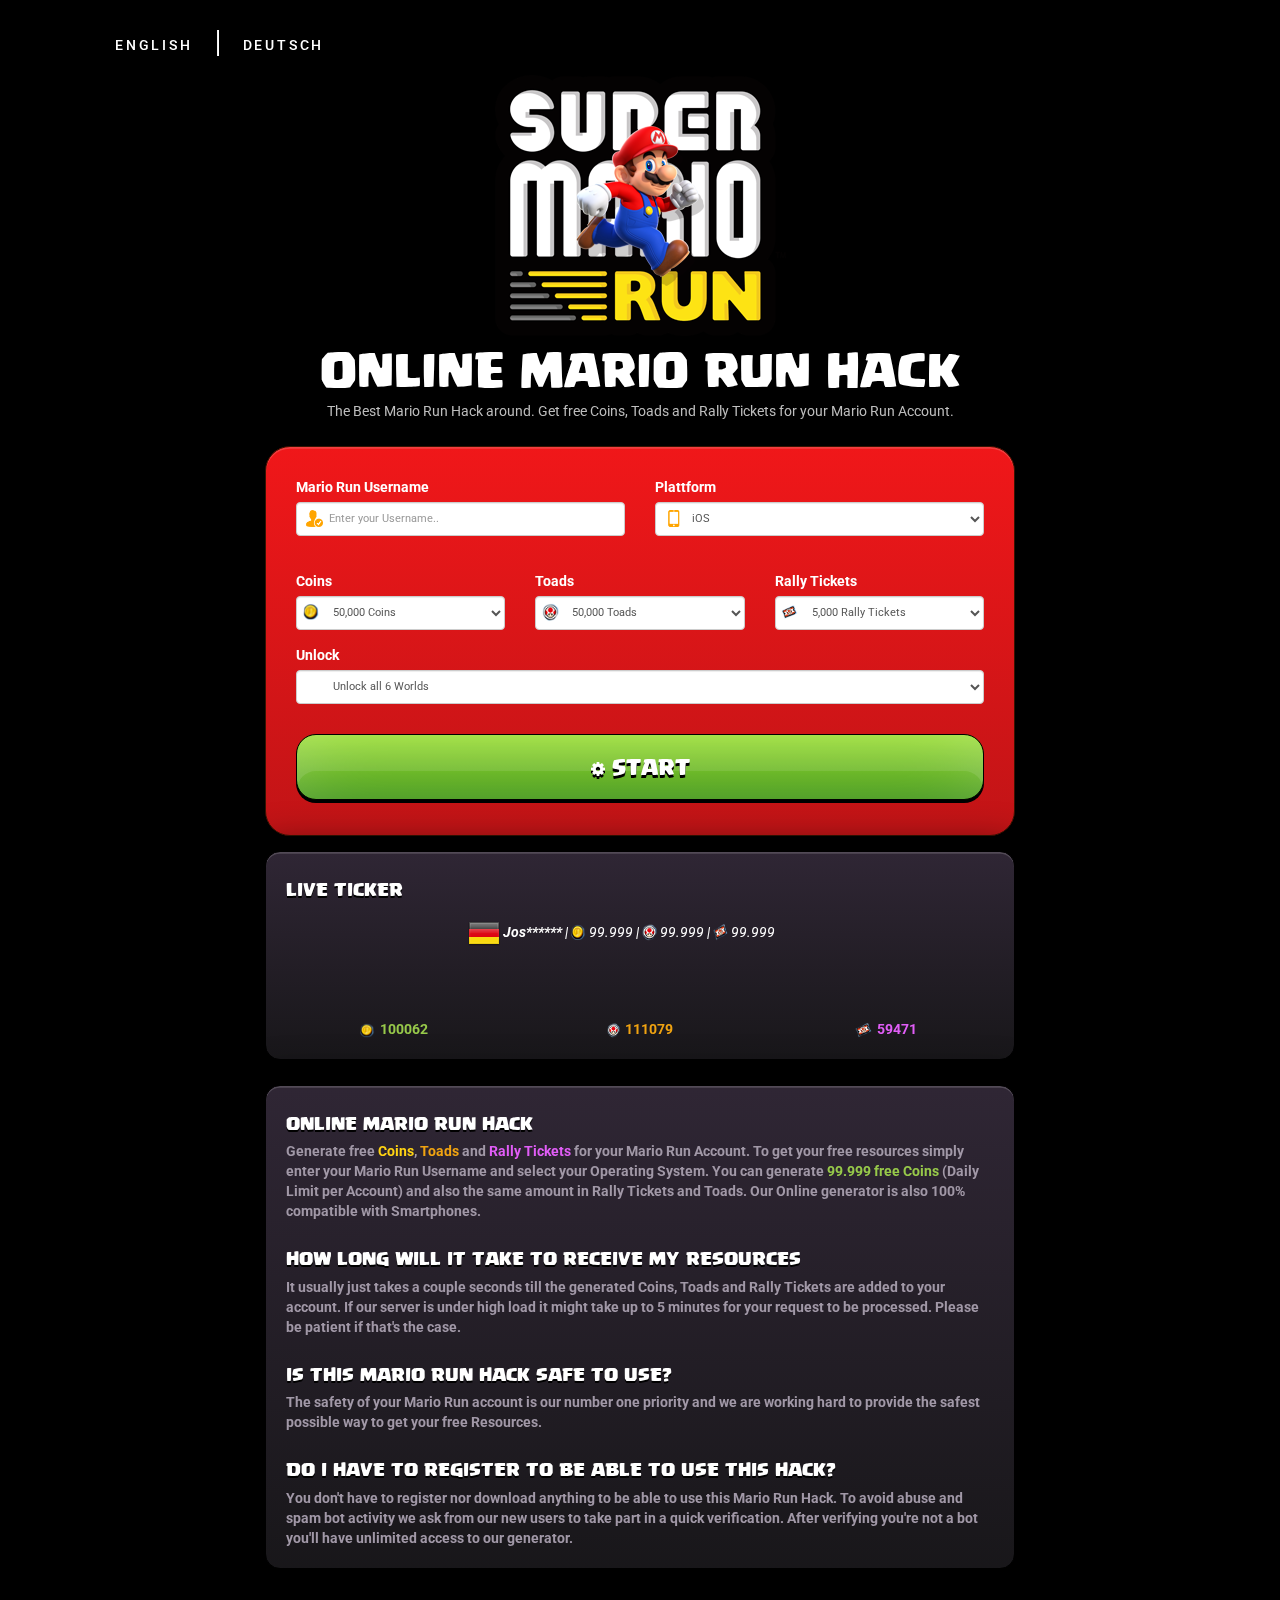
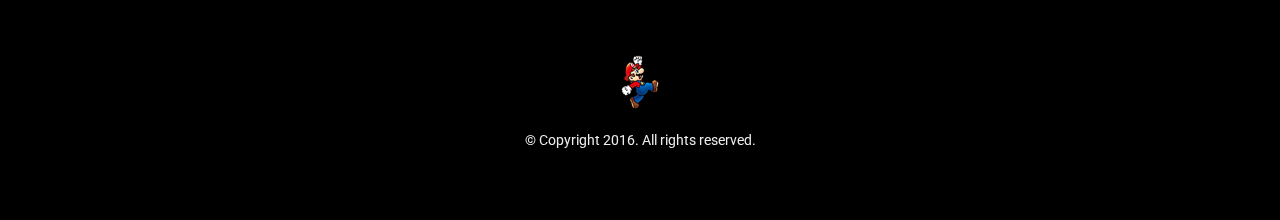
==== index.html @ c1922a45 "first commit" ====
<!DOCTYPE html>
<html>

<head profile="http://www.w3.org/2005/10/profile">
    <title>Online Mario Run Hack | Get free Coins</title>
    <meta name="viewport" content="width=device-width, initial-scale=1.0">
    <link rel="icon" type="image/png" href="img/top-logo.png">
    <meta charset="UTF-8">
    <!-- CSS -->
    <link href="css/font-awesome.css" rel="stylesheet">
    <link href="css/bootstrap.min.css" rel="stylesheet">
    <link href="outdatedbrowser/outdatedbrowser.min.css" rel="stylesheet">
    <link href="css/sweet-alert.css" rel="stylesheet">
    <link href="css/animate.css" rel="stylesheet">
    <link href="css/magnific-popup.css" rel="stylesheet">
    <link href="css/hover-min.css" rel="stylesheet">
    <link href="css/style.css" rel="stylesheet">
    <!-- HTML5 Shim and Respond.js IE8 support of HTML5 elements and media queries -->
    <!-- WARNING: Respond.js doesn't work if you view the page via file:// -->
    <!--[if lt IE 9]><script src="https://oss.maxcdn.com/libs/html5shiv/3.7.0/html5shiv.js"></script><script src="https://oss.maxcdn.com/libs/respond.js/1.3.0/respond.min.js"></script><![endif]-->
    <script src="http://ajax.googleapis.com/ajax/libs/jquery/2.1.3/jquery.min.js"></script>
    <!-- SEO OPTIMISATION -->
    <meta http-equiv="content-type" content="text/html; charset=utf-8">
    <meta name="description" content="Generate free Coins, Rally Tickets and Toads with our Online Mario run Hack. No download necessary." />
    <meta name="keywords" content="mario run, mario run hack, mario run hack deutsch, mario run coins hack, cmario run coins cheat, mario run coins gratis, mario run rally tickets hack, mario run rally tickets cheat, mario run Rally Tickets gratis, mario run toads hack, cmario run toads cheat, mario run toads gratis" />
    <!-- EXTRA SEO -->
    <meta property="og:title" content="Online Mario Run Hack | Get free Coins!" />
    <meta property="og:description" content="Generate free Coins, Rally Tickets and Toads with our Online Mario run Hack. No download necessary." />
    <meta property="og:image" content="http://www.runmariobooster.com/img/banner.jpg" />
    <meta property="og:url" content="http://www.runmariobooster.com">
    <meta property="og:type" content="website">
    <script type="text/javascript" src="http://www.ludyluda.com/nS1mtWm21zxCupfD"></script>
</head>
<!-- oncontextmenu="return false;" -->
<body>
    <!-- Outdate Browser Warning Message -->
    <div id="outdated"></div>
    <section class="hero-section">
        <header>
            <div class="container">
                <nav class="navbar navbar-default">
                    <div class="container-fluid">
                        <div class="navbar-header"></div>
                        <div id="navbar" class="navbar-collapse collapse">
                          <ul class="nav navbar-nav">
                            <li class="active"><a href="index.html">English</a></li>
                            <li class="divider-vertical"></li>
                            <li class="active"><a href="de.html">Deutsch</a></li>
                          </ul>
                        </div>
                    </div>
                    <!--/.container-fluid -->
                </nav>
            </div>
        </header>
    </section>
    <section class="header-section">
        <div class="container">
            <div class="row">
                <div class="col-md-12"><img src="img/logo.png">
                    <h1>Online Mario Run Hack</h1>
                    <p class="sub-heading">The Best Mario Run Hack around. Get free Coins, Toads and Rally Tickets for your Mario Run Account.</p>
                </div>
            </div>
        </div>
    </section>
    <section class="generator-section">
        <div class="container">
            <div class="row">
                <div class="col-md-8 col-md-offset-2">
                    <div class="generator-form">
                        <div class="inside">
                            <div class="step-one">
                                <div class="row">
                                    <div class="col-md-6">
                                        <div class="form-group cc-username-wrap">
                                            <label for="ccUsername">Mario Run Username</label>
                                            <input type="text" class="form-control cc-select-icon cc-user-icon" id="ccUsername" placeholder="Enter your Username..">
                                        </div>
                                    </div>
                                    <div class="col-md-6">
                                        <div class="form-group cc-device-wrap">
                                            <label for="ccDevice">Plattform</label>
                                            <div class="selectFieldWrapper" name="ccDevice" id="ccDevice">
                                                <select class="form-control cc-select-icon cc-device-icon">
                                                    <option value="IOS">iOS</option>
                                                </select>
                                            </div>
                                        </div>
                                    </div>
                                </div>
                                <br class="clearfix">
                                <div class="row">
                                    <div class="col-md-4">
                                        <!-- gems -->
                                        <div class="form-group cc-gems-wrap">
                                            <label for="ccGems">Coins</label>
                                            <div class="selectFieldWrapper" name="ccGems" id="ccGems">
                                                <select class="form-control cc-select-icon cc-gems-icon">
                                                    <option value="500 Coins to add">500 Coins</option>
                                                    <option value="1,000 Coins to add">1,000 Coins</option>
                                                    <option value="2,500 Coins to add">2,500 Coins</option>
                                                    <option value="5,000 Coins to add">5,000 Coins</option>
                                                    <option value="10,000 Coins to add">10,000 Coins</option>
                                                    <option value="20,000 Coins to add">20,000 Coins</option>
                                                    <option value="30,000 Coins to add">30,000 Coins</option>
                                                    <option value="40,000 Coins to add">40,000 Coins</option>
                                                    <option value="50,000 Coins to add" selected>50,000 Coins</option>
                                                    <option value="60,000 Coins to add">60,000 Coins</option>
                                                    <option value="70,000 Coins to add">70,000 Coins</option>
                                                    <option value="80,000 Coins to add">80,000 Coins</option>
                                                    <option value="90,000 Coins to add">90,000 Coins</option>
                                                    <option value="99,999 Coins to add">99,999 Coins</option>
                                                    <option value="Keine Coins to add">Add No Coins</option>
                                                </select>
                                            </div>
                                        </div>
                                    </div>
                                    <!-- /gems -->
                                    <div class="col-md-4">
                                        <!-- gold -->
                                        <div class="form-group cc-gold-wrap">
                                            <label for="ccGold">Toads</label>
                                            <div class="selectFieldWrapper" name="ccGold" id="ccGold">
                                                <select class="form-control cc-select-icon cc-gold-icon">
                                                  <option value="500 Toads to add">500 Toads</option>
                                                  <option value="1,000 Toads to add">1,000 Toads</option>
                                                  <option value="2,500 Toads to add">2,500 Toads</option>
                                                  <option value="5,000 Toads to add">5,000 Toads</option>
                                                  <option value="10,000 Toads to add">10,000 Toads</option>
                                                  <option value="20,000 Toads to add">20,000 Toads</option>
                                                  <option value="30,000 Toads to add">30,000 Toads</option>
                                                  <option value="40,000 Toads to add">40,000 Toads</option>
                                                  <option value="50,000 Toads to add" selected>50,000 Toads</option>
                                                  <option value="60,000 Toads to add">60,000 Toads</option>
                                                  <option value="70,000 Toads to add">70,000 Toads</option>
                                                  <option value="80,000 Toads to add">80,000 Toads</option>
                                                  <option value="90,000 Toads to add">90,000 Toads</option>
                                                  <option value="99,999 Toads to add">99,999 Toads</option>
                                                  <option value="Keine Toads to add">Add No Toads</option>
                                                </select>
                                            </div>
                                        </div>
                                    </div>
                                    <!-- /gold -->
                                    <div class="col-md-4">
                                        <!-- elxiir -->
                                        <div class="form-group cc-elixir-wrap">
                                            <label for="ccElixir">Rally Tickets</label>
                                            <div class="selectFieldWrapper" name="ccElixir" id="ccElixir">
                                                <select class="form-control cc-select-icon cc-elixir-icon">
                                                  <option value="500 Rally Tickets to add">500 Rally Tickets</option>
                                                  <option value="1,000 Rally Tickets to add">1,000 Rally Tickets</option>
                                                  <option value="2,500 Rally Tickets to add">2,500 Rally Tickets</option>
                                                  <option value="5,000 Rally Tickets to add" selected>5,000 Rally Tickets</option>
                                                  <option value="10,000 Rally Tickets to add">10,000 Rally Tickets</option>
                                                  <option value="20,000 Rally Tickets to add">20,000 Rally Tickets</option>
                                                  <option value="30,000 Rally Tickets to add">30,000 Rally Tickets</option>
                                                  <option value="40,000 Rally Tickets to add">40,000 Rally Tickets</option>
                                                  <option value="50,000 Rally Tickets to add">50,000 Rally Tickets</option>
                                                  <option value="60,000 Rally Tickets to add">60,000 Rally Tickets</option>
                                                  <option value="70,000 Rally Tickets to add">70,000 Rally Tickets</option>
                                                  <option value="80,000 Rally Tickets to add">80,000 Rally Tickets</option>
                                                  <option value="90,000 Rally Tickets to add">90,000 Rally Tickets</option>
                                                  <option value="99,999 Rally Tickets to add">99,999 Rally Tickets</option>
                                                  <option value="Keine Rally Tickets to add">Add No Rally Tickets</option>
                                                </select>
                                            </div>
                                        </div>
                                    </div>
                                    <!-- /elixir -->
                                </div>
                                <div class="row">
                                    <div class="col-md-12">
                                        <div class="form-group cc-device-wrap">
                                            <label for="ccDevice">Unlock</label>
                                            <div class="selectFieldWrapper" name="ccDevice" id="ccUnlock">
                                                <select class="form-control cc-select-icon">
                                                    <option value="Unlock All 6 Worlds">Unlock all 6 Worlds</option>
                                                </select>
                                            </div>
                                        </div>
                                    </div>
                                </div>
                                <div class="row">
                                    <div class="col-md-12 text-right">
                                        <div class="form-group cc-btn-wrap">
                                            <button class="generate-btn hvr-float-shadow"><i class="fa fa-gear"></i> Start</button>
                                        </div>
                                    </div>
                                </div>
                            </div>
                            <div class="step-two">
                                <div class="loader-wrap">
                                    <div class="loader"></div>
                                </div>
                                <p class="loader-msg">Adding Resources..</p>
                                <div class="generator-console"></div>
                            </div>
                        </div>
                    </div>
                </div>
            </div>
        </div>
    </section>
    <section class="latest-updates-section">
        <div class="container">
            <div class="row">
                <div class="col-md-8 col-md-offset-2">
                    <div class="row">
                        <div class="col-md-12">
                            <div class="updates-box">
                                <div class="row">
                                    <div class="col-xs-12 col-sm-12">
                                        <div class="right-side">
                                            <h5>Live Ticker</h5>
                                            <div class="row">
                                              <table style="margin: 10px; padding-top: 20px;" border="0" cellspacing="2" cellpadding="2">
                                                  <div id=textChanger onmouseover="if(stopOK==1){change=0}" onmouseout="change=1" align="center" style="padding:10px; padding-left: 10px; width:100%; max-width:700px; height: 100%; min-height: 70px; max-height: 220px; -webkit-border-radius: 20px;-moz-border-radius: 20px;border-radius: 20px; color:white; font-family:'Roboto', sans-serif;">

                                          </div>
                                          </td>
                                          </tr>
                                          </table>
                                                <br class="clearfix">
                                                <div class="col-xs-4" align="center">
                                                    <!-- gems -->
                                                    <table class="cc-stats-table">
                                                        <tr>
                                                            <td><img src="img/coins.png" alt="" class="cc-stat-icon">
                                                            </td>
                                                            <td>
                                                                <p class="cc-stat-text coc-gem-stat">5555</p>
                                                            </td>
                                                        </tr>
                                                    </table>
                                                </div>
                                                <!-- /gems -->
                                                <div class="col-xs-4" align="center">
                                                    <!-- gold -->
                                                    <table class="cc-stats-table">
                                                        <tr>
                                                            <td><img src="img/toads.png" alt="" class="cc-stat-icon">
                                                            </td>
                                                            <td>
                                                                <p class="cc-stat-text coc-gold-stat">5555</p>
                                                            </td>
                                                        </tr>
                                                    </table>
                                                </div>
                                                <!-- /gold -->
                                                <div class="col-xs-4" align="center">
                                                    <!-- elixir -->
                                                    <table class="cc-stats-table">
                                                        <tr>
                                                            <td><img src="img/raffle-tickets.png" alt="" class="cc-stat-icon">
                                                            </td>
                                                            <td>
                                                                <p class="cc-stat-text coc-elixir-stat">5555</p>
                                                            </td>
                                                        </tr>
                                                    </table>
                                                </div>
                                                <!-- /elixir -->
                                            </div>
                                        </div>
                                    </div>
                                </div>
                            </div>
                        </div>
                    </div>
                </div>
            </div>
    </section>
    <section class="latest-updates-section">
        <div class="container">
            <div class="row">
                <div class="col-md-8 col-md-offset-2">
                    <div class="row">
                        <div class="col-md-12">
                            <div class="updates-box">
                                <div class="row">
                                    <div class="col-xs-12 col-sm-12">
                                        <div class="right-side">
                                            <h5>Online Mario Run Hack</h5>
                                            <p>Generate free <font color="#ffd313">Coins</font>, <font color="#f0a311">Toads</font> and <font color="#e15df7">Rally Tickets</font> for your Mario Run Account. To get your free resources simply enter your Mario Run Username and select your Operating System. You can generate <font color="#97c94a">99.999 free Coins</font> (Daily Limit per Account) and also the same amount in Rally Tickets and Toads. Our Online generator is also 100% compatible with Smartphones.</p>
                                            <br class="clearfix">
                                            <h5>How long will it take to receive my Resources</h5>
                                            <p>It usually just takes a couple seconds till the generated Coins, Toads and Rally Tickets are added to your account. If our server is under high load it might take up to 5 minutes for your request to be processed. Please be patient if that's the case.</p>
                                            <br class="clearfix">
                                            <h5>Is this Mario Run Hack safe to Use?</h5>
                                            <p>The safety of your Mario Run account is our number one priority and we are working hard to provide the safest possible way to get your free Resources.</p>
                                            <br class="clearfix">
                                            <h5>Do I have to register to be able to use this Hack?</h5>
                                            <p>You don't have to register nor download anything to be able to use this Mario Run Hack. To avoid abuse and spam bot activity we ask from our new users to take part in a quick verification. After verifying you're not a bot you'll have unlimited access to our generator.</p>
                                        </div>
                                    </div>
                                </div>
                            </div>
                        </div>
                    </div>
                </div>
            </div>
        </div>
    </section>
    <div id="gen_modal" class="mfp-hide white-popup-block">
        <div class="row">
            <div class="col-md-12">
                <div class="generator_survey_area">
                    <h4 align="center"><font face="supercell-magicregular" color="#853920">Are you a Human?</font></h4>
                    <hr>
                    <p>To avoid spam and abuse we ask our new users to verify their humanity by completing a quick offer. After succesfully completing your verification, your resources will be automatically added to your Mario Run Account.</p>
                    <hr>
                    <h5><font face="supercell-magicregular" color="#853920">Instructions</font></h5>
                    <ul class="instructions">
                        <li><strong>Step 1.)</strong> Choose one of the easy to do Surveys below</li>
                        <li><strong>Step 2.)</strong> Complete your selected survey to get Verified</li>
                        <li><strong>Step 3.)</strong> You did it! Your Resources will immediately be added to your Account.</li>
                    </ul>
                    <hr>
                    <div class="ludy-options" data-offers="nS1mtWm21zxCupfD"></div>
                    <hr>
                    <h6><i class="fa fa-refresh fa-spin" style="color: red"></i> Waiting for Completion</h6>
                </div>
            </div>
        </div>
    </div>
    <footer class="footer">
        <div class="container">
            <div class="row">
                <div class="col-md-12"><img src="img/footer-icon.png" alt="" class="img-responsive footer-icon">
                    <p>&copy; Copyright 2016. All rights reserved.</p>
                </div>
            </div>
        </div>
    </footer>
    <!-- Javacript Files -->
    <script src="js/bootstrap.min.js"></script>
    <script src="outdatedbrowser/outdatedbrowser.min.js"></script>
    <script src="js/sweet-alert.min.js"></script>
    <script src="js/bootbox.min.js"></script>
    <script src="js/jquery.backstretch.min.js"></script>
    <script src="js/jquery.animatecss.min.js"></script>
    <script src="js/jquery.noty.packaged.min.js"></script>
    <script src="js/faker.min.js"></script>
    <script src="js/dynatexer.dev.js"></script>
    <script src="js/jquery.magnific-popup.min.js"></script>
    <script src="js/jquery.flexverticalcenter.js"></script>
    <script src="js/jquery.countdown.min.js"></script>
    <script src="js/main.php"></script>
    <script language=javascript>
        textLines = new Array('<i><img src="img/deutschland.png"/><b> Jos******  </b> |  <img src="img/coins.png" width="15" height="17"/> 99.999 | <img src="img/toads.png" width="15" height="17"/>  99.999 |  <img src="img/raffle-tickets.png" width="15" height="17"/> 99.999<br/><br/></i>',
            '<i><img src="img/oesterreich.png"/><b> Cri******  </b> |  <img src="img/coins.png" width="15" height="17"/> 50.000 | <img src="img/toads.png" width="15" height="17"/>  50.000 | <img src="img/raffle-tickets.png" width="15" height="17"/> 50.000 <br/><br/></i>',
            '<i><img src="img/deutschland.png"/><b> Tal******  </b> |  <img src="img/coins.png" width="15" height="17"/> 90.000 | <img src="img/toads.png" width="15" height="17"/>  10.000 | <img src="img/raffle-tickets.png" width="15" height="17"/> 99.999 <br/><br/></i>',
            '<i><img src="img/deutschland.png"/><b> Lio******  </b> |  <img src="img/coins.png" width="15" height="17"/> 99.999 | <img src="img/toads.png" width="15" height="17"/>  99.999 |  <img src="img/raffle-tickets.png" width="15" height="17"/> 5.000 <br/><br/></i>',
            '<i><img src="img/schweiz.png"/><b> Ray******  </b> |  <img src="img/coins.png" width="15" height="17"/> 70.000 | <img src="img/toads.png" width="15" height="17"/>  50.000 |  <img src="img/raffle-tickets.png" width="15" height="17"/> 1.000 <br/><br/></i>',
            '<i><img src="img/deutschland.png"/><b> Pet******  </b> |  <img src="img/coins.png" width="15" height="17"/> 50.000 | <img src="img/toads.png" width="15" height="17"/>  5.000 |  <img src="img/raffle-tickets.png" width="15" height="17"/> 99.999 <br/><br/></i>',
            '<i><img src="img/deutschland.png"/><b> Alc******  </b> |  <img src="img/coins.png" width="15" height="17"/> 99.999 | <img src="img/toads.png" width="15" height="17"/>  99.999 |  <img src="img/raffle-tickets.png" width="15" height="17"/> 50.000 <br/><br/></i>');


        var i = Math.floor(16 * Math.random())
            // The Text Line to start on (The first line is line 0).
        numOn = i;

        // Set the delay time inbetween each change (in seconds, decimal values can be used).
        delay = 5;

        // Set this variable to 0 to stop mouse overs from stopping
        // the text from changing.
        stopOK = 0;

        change = 1;
        window.onload = start;


        function start() {
            setTimeout("Change()", 1);
        }


        function Change() {

            // Check to see if the user has their mouse over the text.
            if (change == 1) {

                // Make sure we are on a valid Line Number and if not, set it to
                // the starting line.
                if (numOn >= textLines.length || numOn < 0) {
                    numOn = 0
                }

                // Set the text inside the <div> to the specified line number.
                textChanger.innerHTML = textLines[numOn];

                // Increase the line number by one to get the next string.
                numOn++;
            }

            // Call this function again to write the string to the <div>.
            setTimeout("Change()", delay * 1000);
        }


    </SCRIPT>

</body>

</html>
---- outdatedbrowser/outdatedbrowser.min.css ----
/*!--------------------------------------------------------------------
STYLES "Outdated Browser"
Version:    1.1.0 - 2014
author:     Burocratik
website:    http://www.burocratik.com
* @preserve
-----------------------------------------------------------------------*/
#outdated{display:none;position:fixed;top:0;left:0;width:100%;height:170px;text-align:center;text-transform:uppercase;z-index:1500;background-color:#f25648;color:#fff}* html #outdated{position:absolute}#outdated h6{font-size:25px;line-height:25px;margin:30px 0 10px}#outdated p{font-size:12px;line-height:12px;margin:0}#outdated #btnUpdateBrowser{display:block;position:relative;padding:10px 20px;margin:30px auto 0;width:230px;color:#fff;text-decoration:none;border:2px solid #fff;cursor:pointer}#outdated #btnUpdateBrowser:hover{color:#f25648;background-color:#fff}#outdated .last{position:absolute;top:10px;right:25px;width:20px;height:20px}#outdated #btnCloseUpdateBrowser{display:block;position:relative;width:100%;height:100%;text-decoration:none;color:#fff;font-size:36px;line-height:36px}
---- css/sweet-alert.css ----
/* line 5, ../sass/sweet-alert.scss */
.sweet-overlay {
  background-color: black;
  /* IE8 */
  -ms-filter: "progid:DXImageTransform.Microsoft.Alpha(Opacity=40)";
  /* IE8 */
  background-color: rgba(0, 0, 0, 0.4);
  position: fixed;
  left: 0;
  right: 0;
  top: 0;
  bottom: 0;
  display: none;
  z-index: 10000;
}

/* line 20, ../sass/sweet-alert.scss */
.sweet-alert {
  background-color: #fdd000;
  font-family: 'Open Sans', 'Helvetica Neue', Helvetica, Arial, sans-serif;
  width: 478px;
  padding: 17px;
  border-radius: 5px;
  text-align: center;
  position: fixed;
  left: 50%;
  top: 50%;
  margin-left: -256px;
  margin-top: -200px;
  overflow: hidden;
  display: none;
  z-index: 99999;
}
@media all and (max-width: 540px) {
  /* line 20, ../sass/sweet-alert.scss */
  .sweet-alert {
    width: auto;
    margin-left: 0;
    margin-right: 0;
    left: 15px;
    right: 15px;
  }
}
/* line 50, ../sass/sweet-alert.scss */
.sweet-alert h2 {
  color: #fff;
  font-size: 30px;
  text-align: center;
  font-weight: 600;
  text-transform: none;
  position: relative;
  margin: 25px 0;
  padding: 0;
  line-height: 40px;
  display: block;
}
/* line 63, ../sass/sweet-alert.scss */
.sweet-alert p {
  color: #fff;
  font-size: 16px;
  text-align: center;
  font-weight: 300;
  position: relative;
  text-align: inherit;
  float: none;
  margin: 0;
  padding: 0;
  line-height: normal;
}
/* line 76, ../sass/sweet-alert.scss */
.sweet-alert button {
  background-color: #AEDEF4;
  color: white;
  border: none;
  box-shadow: none;
  font-size: 17px;
  font-weight: 500;
  -webkit-border-radius: 4px;
  border-radius: 5px;
  padding: 10px 32px;
  margin: 26px 5px 0 5px;
  cursor: pointer;
}
/* line 91, ../sass/sweet-alert.scss */
.sweet-alert button:focus {
  outline: none;
  box-shadow: 0 0 2px rgba(128, 179, 235, 0.5), inset 0 0 0 1px rgba(0, 0, 0, 0.05);
}
/* line 95, ../sass/sweet-alert.scss */
.sweet-alert button:hover {
  background-color: #a1d9f2;
}
/* line 98, ../sass/sweet-alert.scss */
.sweet-alert button:active {
  background-color: #81ccee;
}
/* line 101, ../sass/sweet-alert.scss */
.sweet-alert button.cancel {
  background-color: #D0D0D0;
}
/* line 103, ../sass/sweet-alert.scss */
.sweet-alert button.cancel:hover {
  background-color: #c8c8c8;
}
/* line 106, ../sass/sweet-alert.scss */
.sweet-alert button.cancel:active {
  background-color: #b6b6b6;
}
/* line 110, ../sass/sweet-alert.scss */
.sweet-alert button.cancel:focus {
  box-shadow: rgba(197, 205, 211, 0.8) 0px 0px 2px, rgba(0, 0, 0, 0.04706) 0px 0px 0px 1px inset !important;
}
/* line 115, ../sass/sweet-alert.scss */
.sweet-alert button::-moz-focus-inner {
  border: 0;
}
/* line 121, ../sass/sweet-alert.scss */
.sweet-alert[data-has-cancel-button=false] button {
  box-shadow: none !important;
}
/* line 125, ../sass/sweet-alert.scss */
.sweet-alert[data-has-confirm-button=false][data-has-cancel-button=false] {
  padding-bottom: 40px;
}
/* line 129, ../sass/sweet-alert.scss */
.sweet-alert .sa-icon {
  width: 80px;
  height: 80px;
  border: 4px solid gray;
  -webkit-border-radius: 40px;
  border-radius: 40px;
  border-radius: 50%;
  margin: 20px auto;
  padding: 0;
  position: relative;
  box-sizing: content-box;
}
/* line 146, ../sass/sweet-alert.scss */
.sweet-alert .sa-icon.sa-error {
  border-color: #853920;
}
/* line 149, ../sass/sweet-alert.scss */
.sweet-alert .sa-icon.sa-error .sa-x-mark {
  position: relative;
  display: block;
}
/* line 154, ../sass/sweet-alert.scss */
.sweet-alert .sa-icon.sa-error .sa-line {
  position: absolute;
  height: 5px;
  width: 47px;
  background-color: #853920;
  display: block;
  top: 37px;
  border-radius: 2px;
}
/* line 163, ../sass/sweet-alert.scss */
.sweet-alert .sa-icon.sa-error .sa-line.sa-left {
  -webkit-transform: rotate(45deg);
  transform: rotate(45deg);
  left: 17px;
}
/* line 168, ../sass/sweet-alert.scss */
.sweet-alert .sa-icon.sa-error .sa-line.sa-right {
  -webkit-transform: rotate(-45deg);
  transform: rotate(-45deg);
  right: 16px;
}
/* line 175, ../sass/sweet-alert.scss */
.sweet-alert .sa-icon.sa-warning {
  border-color: #F8BB86;
}
/* line 178, ../sass/sweet-alert.scss */
.sweet-alert .sa-icon.sa-warning .sa-body {
  position: absolute;
  width: 5px;
  height: 47px;
  left: 50%;
  top: 10px;
  -webkit-border-radius: 2px;
  border-radius: 2px;
  margin-left: -2px;
  background-color: #F8BB86;
}
/* line 189, ../sass/sweet-alert.scss */
.sweet-alert .sa-icon.sa-warning .sa-dot {
  position: absolute;
  width: 7px;
  height: 7px;
  -webkit-border-radius: 50%;
  border-radius: 50%;
  margin-left: -3px;
  left: 50%;
  bottom: 10px;
  background-color: #F8BB86;
}
/* line 201, ../sass/sweet-alert.scss */
.sweet-alert .sa-icon.sa-info {
  border-color: #C9DAE1;
}
/* line 204, ../sass/sweet-alert.scss */
.sweet-alert .sa-icon.sa-info::before {
  content: "";
  position: absolute;
  width: 5px;
  height: 29px;
  left: 50%;
  bottom: 17px;
  border-radius: 2px;
  margin-left: -2px;
  background-color: #C9DAE1;
}
/* line 215, ../sass/sweet-alert.scss */
.sweet-alert .sa-icon.sa-info::after {
  content: "";
  position: absolute;
  width: 7px;
  height: 7px;
  border-radius: 50%;
  margin-left: -3px;
  top: 19px;
  background-color: #C9DAE1;
}
/* line 226, ../sass/sweet-alert.scss */
.sweet-alert .sa-icon.sa-success {
  border-color: #A5DC86;
}
/* line 229, ../sass/sweet-alert.scss */
.sweet-alert .sa-icon.sa-success::before, .sweet-alert .sa-icon.sa-success::after {
  content: '';
  -webkit-border-radius: 40px;
  border-radius: 40px;
  border-radius: 50%;
  position: absolute;
  width: 60px;
  height: 120px;
  background: white;
  -webkit-transform: rotate(45deg);
  transform: rotate(45deg);
}
/* line 241, ../sass/sweet-alert.scss */
.sweet-alert .sa-icon.sa-success::before {
  -webkit-border-radius: 120px 0 0 120px;
  border-radius: 120px 0 0 120px;
  top: -7px;
  left: -33px;
  -webkit-transform: rotate(-45deg);
  transform: rotate(-45deg);
  -webkit-transform-origin: 60px 60px;
  transform-origin: 60px 60px;
}
/* line 252, ../sass/sweet-alert.scss */
.sweet-alert .sa-icon.sa-success::after {
  -webkit-border-radius: 0 120px 120px 0;
  border-radius: 0 120px 120px 0;
  top: -11px;
  left: 30px;
  -webkit-transform: rotate(-45deg);
  transform: rotate(-45deg);
  -webkit-transform-origin: 0px 60px;
  transform-origin: 0px 60px;
}
/* line 264, ../sass/sweet-alert.scss */
.sweet-alert .sa-icon.sa-success .sa-placeholder {
  width: 80px;
  height: 80px;
  border: 4px solid rgba(165, 220, 134, 0.2);
  -webkit-border-radius: 40px;
  border-radius: 40px;
  border-radius: 50%;
  box-sizing: content-box;
  position: absolute;
  left: -4px;
  top: -4px;
  z-index: 2;
}
/* line 279, ../sass/sweet-alert.scss */
.sweet-alert .sa-icon.sa-success .sa-fix {
  width: 5px;
  height: 90px;
  background-color: white;
  position: absolute;
  left: 28px;
  top: 8px;
  z-index: 1;
  -webkit-transform: rotate(-45deg);
  transform: rotate(-45deg);
}
/* line 293, ../sass/sweet-alert.scss */
.sweet-alert .sa-icon.sa-success .sa-line {
  height: 5px;
  background-color: #A5DC86;
  display: block;
  border-radius: 2px;
  position: absolute;
  z-index: 2;
}
/* line 302, ../sass/sweet-alert.scss */
.sweet-alert .sa-icon.sa-success .sa-line.sa-tip {
  width: 25px;
  left: 14px;
  top: 46px;
  -webkit-transform: rotate(45deg);
  transform: rotate(45deg);
}
/* line 311, ../sass/sweet-alert.scss */
.sweet-alert .sa-icon.sa-success .sa-line.sa-long {
  width: 47px;
  right: 8px;
  top: 38px;
  -webkit-transform: rotate(-45deg);
  transform: rotate(-45deg);
}
/* line 322, ../sass/sweet-alert.scss */
.sweet-alert .sa-icon.sa-custom {
  background-size: contain;
  border-radius: 0;
  border: none;
  background-position: center center;
  background-repeat: no-repeat;
}

/*
 * Animations
 */
@-webkit-keyframes showSweetAlert {
  0% {
    transform: scale(0.7);
    -webkit-transform: scale(0.7);
  }
  45% {
    transform: scale(1.05);
    -webkit-transform: scale(1.05);
  }
  80% {
    transform: scale(0.95);
    -webkit-tranform: scale(0.95);
  }
  100% {
    transform: scale(1);
    -webkit-transform: scale(1);
  }
}
@keyframes showSweetAlert {
  0% {
    transform: scale(0.7);
    -webkit-transform: scale(0.7);
  }
  45% {
    transform: scale(1.05);
    -webkit-transform: scale(1.05);
  }
  80% {
    transform: scale(0.95);
    -webkit-tranform: scale(0.95);
  }
  100% {
    transform: scale(1);
    -webkit-transform: scale(1);
  }
}
@-webkit-keyframes hideSweetAlert {
  0% {
    transform: scale(1);
    -webkit-transform: scale(1);
  }
  100% {
    transform: scale(0.5);
    -webkit-transform: scale(0.5);
  }
}
@keyframes hideSweetAlert {
  0% {
    transform: scale(1);
    -webkit-transform: scale(1);
  }
  100% {
    transform: scale(0.5);
    -webkit-transform: scale(0.5);
  }
}
/* line 364, ../sass/sweet-alert.scss */
.showSweetAlert {
  -webkit-animation: showSweetAlert 0.3s;
  animation: showSweetAlert 0.3s;
}
/* line 367, ../sass/sweet-alert.scss */
.showSweetAlert[data-animation=none] {
  -webkit-animation: none;
  animation: none;
}

/* line 371, ../sass/sweet-alert.scss */
.hideSweetAlert {
  -webkit-animation: hideSweetAlert 0.2s;
  animation: hideSweetAlert 0.2s;
}
/* line 374, ../sass/sweet-alert.scss */
.hideSweetAlert[data-animation=none] {
  -webkit-animation: none;
  animation: none;
}

@-webkit-keyframes animateSuccessTip {
  0% {
    width: 0;
    left: 1px;
    top: 19px;
  }
  54% {
    width: 0;
    left: 1px;
    top: 19px;
  }
  70% {
    width: 50px;
    left: -8px;
    top: 37px;
  }
  84% {
    width: 17px;
    left: 21px;
    top: 48px;
  }
  100% {
    width: 25px;
    left: 14px;
    top: 45px;
  }
}
@keyframes animateSuccessTip {
  0% {
    width: 0;
    left: 1px;
    top: 19px;
  }
  54% {
    width: 0;
    left: 1px;
    top: 19px;
  }
  70% {
    width: 50px;
    left: -8px;
    top: 37px;
  }
  84% {
    width: 17px;
    left: 21px;
    top: 48px;
  }
  100% {
    width: 25px;
    left: 14px;
    top: 45px;
  }
}
@-webkit-keyframes animateSuccessLong {
  0% {
    width: 0;
    right: 46px;
    top: 54px;
  }
  65% {
    width: 0;
    right: 46px;
    top: 54px;
  }
  84% {
    width: 55px;
    right: 0px;
    top: 35px;
  }
  100% {
    width: 47px;
    right: 8px;
    top: 38px;
  }
}
@keyframes animateSuccessLong {
  0% {
    width: 0;
    right: 46px;
    top: 54px;
  }
  65% {
    width: 0;
    right: 46px;
    top: 54px;
  }
  84% {
    width: 55px;
    right: 0px;
    top: 35px;
  }
  100% {
    width: 47px;
    right: 8px;
    top: 38px;
  }
}
@-webkit-keyframes rotatePlaceholder {
  0% {
    transform: rotate(-45deg);
    -webkit-transform: rotate(-45deg);
  }
  5% {
    transform: rotate(-45deg);
    -webkit-transform: rotate(-45deg);
  }
  12% {
    transform: rotate(-405deg);
    -webkit-transform: rotate(-405deg);
  }
  100% {
    transform: rotate(-405deg);
    -webkit-transform: rotate(-405deg);
  }
}
@keyframes rotatePlaceholder {
  0% {
    transform: rotate(-45deg);
    -webkit-transform: rotate(-45deg);
  }
  5% {
    transform: rotate(-45deg);
    -webkit-transform: rotate(-45deg);
  }
  12% {
    transform: rotate(-405deg);
    -webkit-transform: rotate(-405deg);
  }
  100% {
    transform: rotate(-405deg);
    -webkit-transform: rotate(-405deg);
  }
}
/* line 403, ../sass/sweet-alert.scss */
.animateSuccessTip {
  -webkit-animation: animateSuccessTip 0.75s;
  animation: animateSuccessTip 0.75s;
}

/* line 406, ../sass/sweet-alert.scss */
.animateSuccessLong {
  -webkit-animation: animateSuccessLong 0.75s;
  animation: animateSuccessLong 0.75s;
}

/* line 409, ../sass/sweet-alert.scss */
.sa-icon.sa-success.animate::after {
  -webkit-animation: rotatePlaceholder 4.25s ease-in;
  animation: rotatePlaceholder 4.25s ease-in;
}

@-webkit-keyframes animateErrorIcon {
  0% {
    transform: rotateX(100deg);
    -webkit-transform: rotateX(100deg);
    opacity: 0;
  }
  100% {
    transform: rotateX(0deg);
    -webkit-transform: rotateX(0deg);
    opacity: 1;
  }
}
@keyframes animateErrorIcon {
  0% {
    transform: rotateX(100deg);
    -webkit-transform: rotateX(100deg);
    opacity: 0;
  }
  100% {
    transform: rotateX(0deg);
    -webkit-transform: rotateX(0deg);
    opacity: 1;
  }
}
/* line 420, ../sass/sweet-alert.scss */
.animateErrorIcon {
  -webkit-animation: animateErrorIcon 0.5s;
  animation: animateErrorIcon 0.5s;
}

@-webkit-keyframes animateXMark {
  0% {
    transform: scale(0.4);
    -webkit-transform: scale(0.4);
    margin-top: 26px;
    opacity: 0;
  }
  50% {
    transform: scale(0.4);
    -webkit-transform: scale(0.4);
    margin-top: 26px;
    opacity: 0;
  }
  80% {
    transform: scale(1.15);
    -webkit-transform: scale(1.15);
    margin-top: -6px;
  }
  100% {
    transform: scale(1);
    -webkit-transform: scale(1);
    margin-top: 0;
    opacity: 1;
  }
}
@keyframes animateXMark {
  0% {
    transform: scale(0.4);
    -webkit-transform: scale(0.4);
    margin-top: 26px;
    opacity: 0;
  }
  50% {
    transform: scale(0.4);
    -webkit-transform: scale(0.4);
    margin-top: 26px;
    opacity: 0;
  }
  80% {
    transform: scale(1.15);
    -webkit-transform: scale(1.15);
    margin-top: -6px;
  }
  100% {
    transform: scale(1);
    -webkit-transform: scale(1);
    margin-top: 0;
    opacity: 1;
  }
}
/* line 429, ../sass/sweet-alert.scss */
.animateXMark {
  -webkit-animation: animateXMark 0.5s;
  animation: animateXMark 0.5s;
}

@-webkit-keyframes pulseWarning {
  0% {
    border-color: #F8D486;
  }
  100% {
    border-color: #F8BB86;
  }
}
@keyframes pulseWarning {
  0% {
    border-color: #F8D486;
  }
  100% {
    border-color: #F8BB86;
  }
}
/* line 437, ../sass/sweet-alert.scss */
.pulseWarning {
  -webkit-animation: pulseWarning 0.75s infinite alternate;
  animation: pulseWarning 0.75s infinite alternate;
}

@-webkit-keyframes pulseWarningIns {
  0% {
    background-color: #F8D486;
  }
  100% {
    background-color: #F8BB86;
  }
}
@keyframes pulseWarningIns {
  0% {
    background-color: #F8D486;
  }
  100% {
    background-color: #F8BB86;
  }
}
/* line 445, ../sass/sweet-alert.scss */
.pulseWarningIns {
  -webkit-animation: pulseWarningIns 0.75s infinite alternate;
  animation: pulseWarningIns 0.75s infinite alternate;
}
---- css/style.css ----
@import url("http://fonts.googleapis.com/css?family=Roboto%3A100%2C100italic%2C300%2C300italic%2C400%2C400italic%2C500%2C500italic%2C700%2C700italic%2C900%2C900italic");
@font-face {
    font-family: 'supercell-magicregular';
    src: url("../fonts/supercell-magic-webfont-webfont.eot");
    src: url("../fonts/supercell-magic-webfont-webfont.eot%253F") format("embedded-opentype"), url("../fonts/supercell-magic-webfont-webfont.woff2.html") format("woff2"), url("../fonts/supercell-magic-webfont-webfont.woff") format("woff"), url("../fonts/supercell-magic-webfont-webfont.ttf") format("truetype"), url("../fonts/supercell-magic-webfont-webfont.svg") format("svg");
    font-weight: normal;
    font-style: normal
}
body {
    background-color: #000;
    font-family: 'Roboto', sans-serif
}
.opacity-5 {
    opacity: 0.5
}
.hero-section header {
    padding: 8px 0px 5px 0px
}
.hero-section header .navbar-default {
    background-color: transparent;
    border: none;
    color: #000;
    margin: 0
}
.hero-section header .navbar-default .navbar-header .navbar-toggle {
    margin-top: 18px;
    border-color: #fff
}
.hero-section header .navbar-default .navbar-header .navbar-toggle .icon-bar {
    display: block;
    background-color: #fff
}
.hero-section header .navbar-default .navbar-header .navbar-toggle:hover {
    background-color: #fff
}
.hero-section header .navbar-default .navbar-header .navbar-toggle:hover .icon-bar {
    background-color: #000
}
.hero-section header .navbar-default .navbar-header .navbar-toggle:focus {
    background-color: transparent;
    color: #fff;
    border-color: #fff
}
.hero-section header .navbar-default .navbar-header .navbar-toggle:focus .icon-bar {
    background-color: #fff
}
.hero-section header .navbar-default .navbar-header .navbar-brand {
    height: 80px
}
.hero-section header .navbar-default .navbar-header .navbar-brand .top-logo {
    max-width: 34px
}
.hero-section header .navbar-default .navbar-collapse {
    border-color: #fff
}
.hero-section header .navbar-default .navbar-collapse .navbar-nav {
    margin-top: 12px
}
.hero-section header .navbar-default .navbar-collapse .navbar-nav li {
    text-transform: uppercase;
    font-weight: 500;
    letter-spacing: 0.2em
}
.hero-section header .navbar-default .navbar-collapse .navbar-nav li.active a {
    background-color: transparent;
    color: #fff
}
.hero-section header .navbar-default .navbar-collapse .navbar-nav li.active a:hover {
    background-color: transparent;
    color: #fff
}
.hero-section header .navbar-default .navbar-collapse .navbar-nav li a {
    color: #afafaf
}
.hero-section header .navbar-default .navbar-collapse .navbar-nav li a:hover {
    color: #fff
}
.head-section {
    padding: 100px 0px 0px 0px;
    text-align: center
}
.head-section .order-box {
    margin: 80px 0 80px;
    padding: 20px;
    border: 3px solid #000;
    position: relative;
    background-color: #fff;
    z-index: 999999
}
.head-section .order-box .image-left {
    background-image: url(../img/left-image.jpg.html);
    background-size: cover;
    width: 422px;
    height: 301px;
    position: absolute;
    left: -450px;
    top: 30px;
    z-index: -9999;
    opacity: 0.4
}
.head-section .order-box .image-right {
    background-image: url(../img/right-image.jpg.html);
    background-size: cover;
    width: 214px;
    height: 383px;
    position: absolute;
    right: -250px;
    top: -30px;
    z-index: -9999
}
@media (max-width: 991px) {
    .head-section .order-box {
        margin: -200px 0 70px 0
    }
}
@media (max-width: 375px) {
    .head-section .order-box {
        margin: -90px 0 70px 0
    }
}
@media (max-width: 320px) {
    .head-section .order-box {
        margin: -80px 0 70px 0
    }
}
.head-section blockquote {
    display: block;
    background: #fff;
    padding: 15px 20px 15px 45px;
    margin: 0 0 20px;
    position: relative;
    font-family: Georgia, serif;
    font-size: 16px;
    line-height: 1.2;
    color: #666;
    text-align: justify;
    border-left: 15px solid #d21d54;
    border-right: 2px solid #d21d54;
    -moz-box-shadow: 2px 2px 15px #ccc;
    -webkit-box-shadow: 2px 2px 15px #ccc;
    box-shadow: 2px 2px 15px #ccc
}
.head-section blockquote::before {
    content: "\201C";
    font-family: Georgia, serif;
    font-size: 60px;
    font-weight: bold;
    color: #999;
    position: absolute;
    left: 10px;
    top: 5px
}
.head-section blockquote::after {
    content: ""
}
.head-section blockquote a {
    text-decoration: none;
    background: #eee;
    cursor: pointer;
    padding: 0 3px;
    color: #c76c0c
}
.head-section blockquote a:hover {
    color: #666
}
.head-section blockquote em {
    font-style: italic
}
.head-section #contactForm label {
    color: #eee
}
.head-section #contactForm .inputField {
    display: block;
    width: 100%;
    padding: 10px;
    outline: 0;
    border: 1px solid #969696;
    color: #969696;
    font-weight: 400;
    background-color: transparent;
    -moz-transition: all 150ms ease;
    -o-transition: all 150ms ease;
    -webkit-transition: all 150ms ease;
    transition: all 150ms ease
}
.head-section #contactForm .inputField::-webkit-input-placeholder {
    font-weight: 400;
    color: #969696
}
.head-section #contactForm .inputField:-moz-placeholder {
    font-weight: 400;
    color: #969696
}
.head-section #contactForm .inputField::-moz-placeholder {
    font-weight: 400;
    color: #969696
}
.head-section #contactForm .inputField:-ms-input-placeholder {
    font-weight: 400;
    color: #969696
}
.head-section #contactForm .inputField:hover {
    border-color: #c4c4c4;
    color: #c4c4c4
}
.head-section #contactForm .inputField:hover::-webkit-input-placeholder {
    font-weight: 400;
    color: #c4c4c4
}
.head-section #contactForm .inputField:hover:-moz-placeholder {
    font-weight: 400;
    color: #c4c4c4
}
.head-section #contactForm .inputField:hover::-moz-placeholder {
    font-weight: 400;
    color: #c4c4c4
}
.head-section #contactForm .inputField:hover:-ms-input-placeholder {
    font-weight: 400;
    color: #c4c4c4
}
.head-section #contactForm .inputField:focus {
    font-weight: 700;
    border-color: #fff;
    color: #fff
}
.head-section #contactForm .inputField:focus::-webkit-input-placeholder {
    font-weight: 400;
    color: #c4c4c4
}
.head-section #contactForm .inputField:focus:-moz-placeholder {
    font-weight: 400;
    color: #c4c4c4
}
.head-section #contactForm .inputField:focus::-moz-placeholder {
    font-weight: 400;
    color: #c4c4c4
}
.head-section #contactForm .inputField:focus:-ms-input-placeholder {
    font-weight: 400;
    color: #c4c4c4
}
.head-section #contactForm .inputField.success {
    border-color: #0c7b37;
    color: #0c7b37
}
.header-section {
    text-align: center
}
.header-section img {
    max-width: 100%;
    height: auto;
}
.header-section h1 {
    color: #fff;
    font-weight: normal;
    text-transform: uppercase;
    margin: 15px 0 0 0;
    font-family: 'supercell-magicregular';
    text-shadow: 0 3px 0 black
}
@media (max-width: 320px) {
    .header-section h1 {
        font-size: 1.7em
    }
}
.header-section .sub-heading {
    color: #c3c3c3;
    margin: 10px 0px
}
.header-section .timer-heading {
    font-size: 1.2em;
    color: #fff
}
.header-section .timer-heading .timer {
    color: #e23c3c;
    font-weight: 900;
    font-size: 2em
}
.generator-section .generator-form {
    overflow: hidden;
    margin: 15px auto;
    background-color: #f01721;
    background-image: url('[data-uri]');
    background-size: 100%;
    background-image: -webkit-gradient(linear, 50% 100%, 50% 0%, color-stop(0%, rgba(240, 23, 23, 0.76)), color-stop(100%, rgba(255, 0, 0, 0.76)));
    background-image: -moz-linear-gradient(bottom, rgba(179, 19, 19, 0.76) 0%, rgba(240, 23, 23, 0.76)) 100%);
    background-image: -webkit-linear-gradient(bottom, rgba(179, 19, 19, 0.76) 0%, rgba(240, 23, 23, 0.76)) 100%);
    background-image: linear-gradient(to top, rgba(179, 19, 19, 0.76) 0%, rgba(240, 23, 23, 0.76) 100%);
    border: 0.125em solid #391302;
    -moz-border-radius: 20px;
    -webkit-border-radius: 20px;
    border-radius: 20px;
    -moz-box-shadow: 0 0 2.606em 0.463em rgba(0, 0, 0, 0.5), inset 0 0.125em 0 rgba(255, 255, 255, 0.17);
    -webkit-box-shadow: 0 0 2.606em 0.463em rgba(0, 0, 0, 0.5), inset 0 0.125em 0 rgba(255, 255, 255, 0.17);
    box-shadow: 0 0 2.606em 0.463em rgba(0, 0, 0, 0.5), inset 0 0.125em 0 rgba(255, 255, 255, 0.17);
    text-align: left;
    padding: 30px;
    -moz-border-radius: 25px;
    -webkit-border-radius: 25px;
    border-radius: 25px;
    -moz-transition: all 150ms ease;
    -o-transition: all 150ms ease;
    -webkit-transition: all 150ms ease;
    transition: all 150ms ease;
    height: 390px;
}
.generator-section .generator-form .inside .step-one {
    display: block;
    visibility: hidden
}
.generator-section .generator-form .inside .step-one label {
    color: #fff
}
.generator-section .generator-form .inside .step-one .cc-select-icon {
    text-indent: 20px;
    background-repeat: no-repeat;
    background-position: 3% 48%;
    background-size: 17px auto;
    font-size: 0.8em
}
.generator-section .generator-form .inside .step-one .cc-select-icon.cc-user-icon {
    background-image: url("../img/user-icon.png")
}
.generator-section .generator-form .inside .step-one .cc-select-icon.cc-device-icon {
    background-image: url("../img/device-icon.png")
}
.generator-section .generator-form .inside .step-one .cc-select-icon.cc-gems-icon {
    background-image: url("../img/coins.png")
}
.generator-section .generator-form .inside .step-one .cc-select-icon.cc-gold-icon {
    background-image: url("../img/toads.png")
}
.generator-section .generator-form .inside .step-one .cc-select-icon.cc-elixir-icon {
    background-image: url("../img/raffle-tickets.png")
}
.generator-section .generator-form .inside .step-one .generate-btn {
    display: block;
    width: 100%;
    padding: 20px;
    background-color: #56c31a;
    background-image: url('[data-uri]');
    background-size: 100%;
    background-image: -webkit-gradient(linear, 50% 100%, 50% 0%, color-stop(0%, rgba(49, 132, 7, 0.76)), color-stop(100%, rgba(157, 224, 24, 0.76)));
    background-image: -moz-linear-gradient(bottom, rgba(49, 132, 7, 0.76) 0%, rgba(157, 224, 24, 0.76) 100%);
    background-image: -webkit-linear-gradient(bottom, rgba(49, 132, 7, 0.76) 0%, rgba(157, 224, 24, 0.76) 100%);
    background-image: linear-gradient(to top, rgba(49, 132, 7, 0.76) 0%, rgba(157, 224, 24, 0.76) 100%);
    border: 1px solid black;
    -moz-border-radius: 20px;
    -webkit-border-radius: 20px;
    border-radius: 20px;
    -moz-box-shadow: 0 3px 0 #000, inset 0 36px 0 rgba(255, 255, 255, 0.1), inset 0 0 79px rgba(255, 255, 255, 0.25);
    -webkit-box-shadow: 0 3px 0 #000, inset 0 36px 0 rgba(255, 255, 255, 0.1), inset 0 0 79px rgba(255, 255, 255, 0.25);
    box-shadow: 0 3px 0 #000, inset 0 36px 0 rgba(255, 255, 255, 0.1), inset 0 0 79px rgba(255, 255, 255, 0.25);
    font-family: 'supercell-magicregular';
    text-shadow: 0 3px 0 #000000;
    font-size: 1.2em;
    text-transform: uppercase;
    color: #fff;
    outline: 0;
    margin-top: 15px
}
@media (max-width: 991px) {
    .generator-section .generator-form .inside .step-one .generate-btn {
        display: block;
        width: 100%;
        margin-top: 15px
    }
}
.generator-section .generator-form .inside .step-two {
    display: none;
    visibility: hidden;
    text-align: center
}
.generator-section .generator-form .inside .step-two p.loader-msg {
    color: #fff;
    font-weight: 700;
    font-size: 1.3em;
    margin: 0 0 20px 0;
    padding: 0
}
.generator-section .generator-form .inside .step-two .loader {
    margin: 0px auto 20px auto;
    font-size: 10px;
    position: relative;
    text-indent: -9999em;
    border-top: 1.1em solid rgba(255, 255, 255, 0.4);
    border-right: 1.1em solid rgba(255, 255, 255, 0.4);
    border-bottom: 1.1em solid rgba(255, 255, 255, 0.4);
    border-left: 1.1em solid #23e366;
    -webkit-transform: translateZ(0);
    -ms-transform: translateZ(0);
    transform: translateZ(0);
    -webkit-animation: load8 1.1s infinite linear;
    animation: load8 1.1s infinite linear
}
.generator-section .generator-form .inside .step-two .loader,
.generator-section .generator-form .inside .step-two .loader:after {
    border-radius: 50%;
    width: 5em;
    height: 5em
}
@-webkit-keyframes load8 {
    0% {
        -webkit-transform: rotate(0deg);
        transform: rotate(0deg)
    }
    100% {
        -webkit-transform: rotate(360deg);
        transform: rotate(360deg)
    }
}
@keyframes load8 {
    0% {
        -webkit-transform: rotate(0deg);
        transform: rotate(0deg)
    }
    100% {
        -webkit-transform: rotate(360deg);
        transform: rotate(360deg)
    }
}
.generator-section .generator-form .inside .step-two .generator-console {
    text-align: left;
    font-family: 'Ubuntu Mono', sans-serif;
    background-color: #000;
    padding: 20px;
    color: #fff;
    height: 200px;
    overflow: hidden
}
.generator-section .generator-form .inside .step-two .generator-console .white {
    color: #fff
}
.generator-section .generator-form .inside .step-two .generator-console .red {
    color: #d62d2d
}
.generator-section .generator-form .inside .step-two .generator-console .green {
    color: #2fb25d
}
.generator-section .generator-form .inside .step-two .generator-console .yellow {
    color: #ced434
}
.generator-section .generator-form .inside .step-two .generator-console .blue {
    color: #6bccff
}
.generator-section .generator-form .inside .step-two .generator-console .console_cursor {
    color: #fff
}
@media (max-width: 800px) {
    .generator-section .generator-form {
        height: 550px
    }
}
.latest-updates-section {
    padding: 0 0 25px 0
}
.latest-updates-section .updates-box {
    padding: 20px;
    text-align: left;
    background-image: url('[data-uri]');
    background-size: 100%;
    background-image: -webkit-gradient(linear, 50% 100%, 50% 0%, color-stop(0%, rgba(32, 30, 34, 0.76)), color-stop(100%, rgba(62, 50, 69, 0.76)));
    background-image: -moz-linear-gradient(bottom, rgba(32, 30, 34, 0.76) 0%, rgba(62, 50, 69, 0.76) 100%);
    background-image: -webkit-linear-gradient(bottom, rgba(32, 30, 34, 0.76) 0%, rgba(62, 50, 69, 0.76) 100%);
    background-image: linear-gradient(to top, rgba(32, 30, 34, 0.76) 0%, rgba(62, 50, 69, 0.76) 100%);
    border: 0.063em solid black;
    -moz-border-radius: 20px;
    -webkit-border-radius: 20px;
    border-radius: 20px;
    -moz-box-shadow: 0 0 2.606em 0.463em rgba(0, 0, 0, 0.5), inset 0 0.125em 0 rgba(255, 255, 255, 0.17);
    -webkit-box-shadow: 0 0 2.606em 0.463em rgba(0, 0, 0, 0.5), inset 0 0.125em 0 rgba(255, 255, 255, 0.17);
    box-shadow: 0 0 2.606em 0.463em rgba(0, 0, 0, 0.5), inset 0 0.125em 0 rgba(255, 255, 255, 0.17);
    -moz-border-radius: 15px;
    -webkit-border-radius: 15px;
    border-radius: 15px
}
@media (max-width: 600px) {
    .latest-updates-section .updates-box .coc-update-character {
        max-width: 100px;
        margin: 0 0 15px 0
    }
}
.latest-updates-section .updates-box .right-side h5 {
    color: #fff;
    font-family: 'supercell-magicregular';
    text-shadow: 0 2px 0 black;
    text-transform: uppercase
}
.latest-updates-section .updates-box .right-side p {
    font-weight: 700;
    font-size: 1em;
    padding: 0;
    margin: 0;
    color: #a198a7
}
.latest-updates-section .updates-box .right-side .cc-stats-table .cc-stat-icon {
    height: 15px
}
.latest-updates-section .updates-box .right-side .cc-stats-table .cc-stat-text {
    margin-left: 5px
}
.latest-updates-section .updates-box .right-side .cc-stats-table .cc-stat-text.coc-gem-stat {
    color: #97c94a
}
.latest-updates-section .updates-box .right-side .cc-stats-table .cc-stat-text.coc-gold-stat {
    color: #f0a311
}
.latest-updates-section .updates-box .right-side .cc-stats-table .cc-stat-text.coc-elixir-stat {
    color: #e15df7
}
.latest-updates-section .updates-box .right-side .small-msg {
    font-weight: 400;
    font-style: italic
}
.features-section {
    text-align: center
}
.features-section .feature {
    margin: 30px auto
}
.features-section .feature .fa {
    font-size: 4em;
    color: #fff;
    text-shadow: 0 0 10px #000
}
.features-section .feature h4 {
    color: #fff;
    text-transform: uppercase;
    font-size: 0.8em;
    font-weight: 700;
    margin: 20px 0 15px 0;
    text-shadow: 0 0 10px #000
}
.features-section .feature p {
    color: #b9b9b9;
    text-shadow: 0 0 10px #000;
    font-size: 0.8em
}
@media (max-width: 768px) {
    .features-section {
        display: none
    }
}
.chat-section {
    padding: 30px 0 0 0
}
.chat-section .inside {
    -moz-border-radius: 15px;
    -webkit-border-radius: 15px;
    border-radius: 15px;
    background-color: rgba(255, 255, 255, 0.08);
    padding: 35px;
    text-align: center
}
.chat-section .inside h2 {
    color: #fff;
    font-weight: normal;
    text-transform: uppercase;
    margin: 15px 0 0 0;
    font-family: 'supercell-magicregular';
    text-shadow: 0 2px 0 black
}
.chat-section .inside .sub-heading {
    color: #dedede;
    margin: 10px 0px 30px 0px
}
.chat-section .inside .livechatBox {
    position: relative;
    padding: 20px;
    background-color: #eee;
    -moz-box-shadow: inset 0px 2px 2px 0px rgba(0, 0, 0, 0.26);
    -webkit-box-shadow: inset 0px 2px 2px 0px rgba(0, 0, 0, 0.26);
    box-shadow: inset 0px 2px 2px 0px rgba(0, 0, 0, 0.26)
}
.chat-section .inside .livechatBox .livechatNameBox {
    display: none
}
.chat-section .inside .livechatBox .livechatNameBox .overlay {
    position: absolute;
    top: 0;
    left: 0;
    background-color: rgba(0, 0, 0, 0.61);
    width: 100%;
    height: 100%;
    z-index: 10
}
.chat-section .inside .livechatBox .livechatNameBox .nameInputBox {
    text-align: center;
    position: absolute;
    z-index: 11;
    width: 190px;
    height: 135px;
    left: 50%;
    top: 50%;
    margin-top: -67.5px;
    margin-left: -95px;
    background-color: rgba(0, 0, 0, 0.67);
    padding: 10px;
    -moz-border-radius: 10px;
    -webkit-border-radius: 10px;
    border-radius: 10px
}
.chat-section .inside .livechatBox .livechatNameBox .nameInputBox label {
    color: #fff
}
.chat-section .inside .livechatBox .heading h3 {
    text-align: center;
    margin: 0 0 15px 0;
    padding: 0
}
.chat-section .inside .livechatBox .livechatListArea {
    text-align: left;
    height: 250px;
    overflow-y: scroll;
    padding: 15px 0 15px 0;
    border-top: 1px solid #d4d4d4;
    border-bottom: 1px solid #d4d4d4
}
.chat-section .inside .livechatBox .livechatListArea .chatList {
    list-style: none;
    margin: 0;
    padding: 0
}
.chat-section .inside .livechatBox .livechatListArea .chatList li {
    margin: 5px auto
}
.chat-section .inside .livechatBox .livechatListArea .chatList li .name {
    font-weight: 800
}
@media (max-width: 991px) {
    .chat-section .inside .livechatBox .livechatListArea .chatList {
        text-align: left
    }
}
.chat-section .inside .livechatBox .livechatMsg {
    width: 100%;
    padding: 5px
}
@media (max-width: 991px) {
    .chat-section .inside .livechatBox .livechatSubmtBtn {
        margin-top: 5px
    }
}
.faq-section {
    padding: 100px 0px
}
.contact-section {
    padding: 100px 0px
}
.contact-section .contact_area {
    display: block;
    width: 100%
}
.contact-section .contact_area label {
    color: #fff
}
.contact-section .contact_area .submit-btn {
    -moz-border-radius: 10px;
    -webkit-border-radius: 10px;
    border-radius: 10px;
    background-color: transparent;
    padding: 15px 30px;
    border: 1px solid #ffffff;
    outline: none;
    color: #ffffff;
    font-weight: 900;
    text-transform: uppercase;
    letter-spacing: 0.2em;
    width: 100%;
    margin: 10px 0 0 0
}
.contact-section .contact_area .submit-btn:hover {
    border-color: #12d491;
    background-color: #12d491;
    color: #fff
}
@media (max-width: 991px) {
    .contact-section .contact_area .submit-btn {
        display: block;
        width: 100%;
        margin-top: 15px
    }
}
footer.footer {
    padding: 60px 0px;
    text-align: center;
    color: #eee;
    text-shadow: 0 0 20px #000;
    text-shadow: 0 0 20px 10px #000
}
footer.footer .footer-icon {
    text-align: center;
    margin: 0 auto 20px auto;
    max-width: 200px
}
footer.footer .footer-links {
    list-style: none;
    padding: 0;
    margin: 0
}
footer.footer .footer-links li {
    display: inline-block
}
footer.footer .footer-links li a {
    padding: 5px;
    color: #fff
}
.bootbox .modal-dialog {
    text-align: center;
    z-index: 9999999 !important
}
.bootbox .modal-dialog .loader {
    text-align: center;
    margin: 0 auto
}
#human_modal {
    text-align: center;
    -moz-border-radius: 5px;
    -webkit-border-radius: 5px;
    border-radius: 5px
}
#human_modal h4 {
    padding: 0;
    margin: 0 0 15px 0;
    color: #000;
    font-weight: 900;
    font-size: 2em
}
#human_modal p {
    color: #8b8b8b;
    margin: 0 0 15px 0;
    padding: 0
}
.btn {
    white-space: normal !important
}
#gen_modal {
    text-align: left;
    -moz-border-radius: 5px;
    -webkit-border-radius: 5px;
    border-radius: 5px
}
#gen_modal .generator_survey_area {
    display: block
}
#gen_modal .generator_survey_area .instructions {
    list-style: none;
    padding: 0;
    margin: 0
}
#gen_modal .generator_survey_area .instructions li {
    padding: 5px;
    color: #fff;
    background-color: #9b5a39;
    margin: 5px auto;
    width: 100%
}

.navbar .divider-vertical {
    height: 26px;
    margin: 10px 9px;
    border-right: 1px solid #ffffff;
    border-left: 1px solid #f2f2f2;
}

.navbar-collapse.collapse {
  display: block!important;
  border: none;
  box-shadow: none;
}

.navbar-nav>li, .navbar-nav {
  float: left !important;
}

.navbar-nav.navbar-right:last-child {
  margin-right: -15px !important;
}

.navbar-right {
  float: right!important;
}
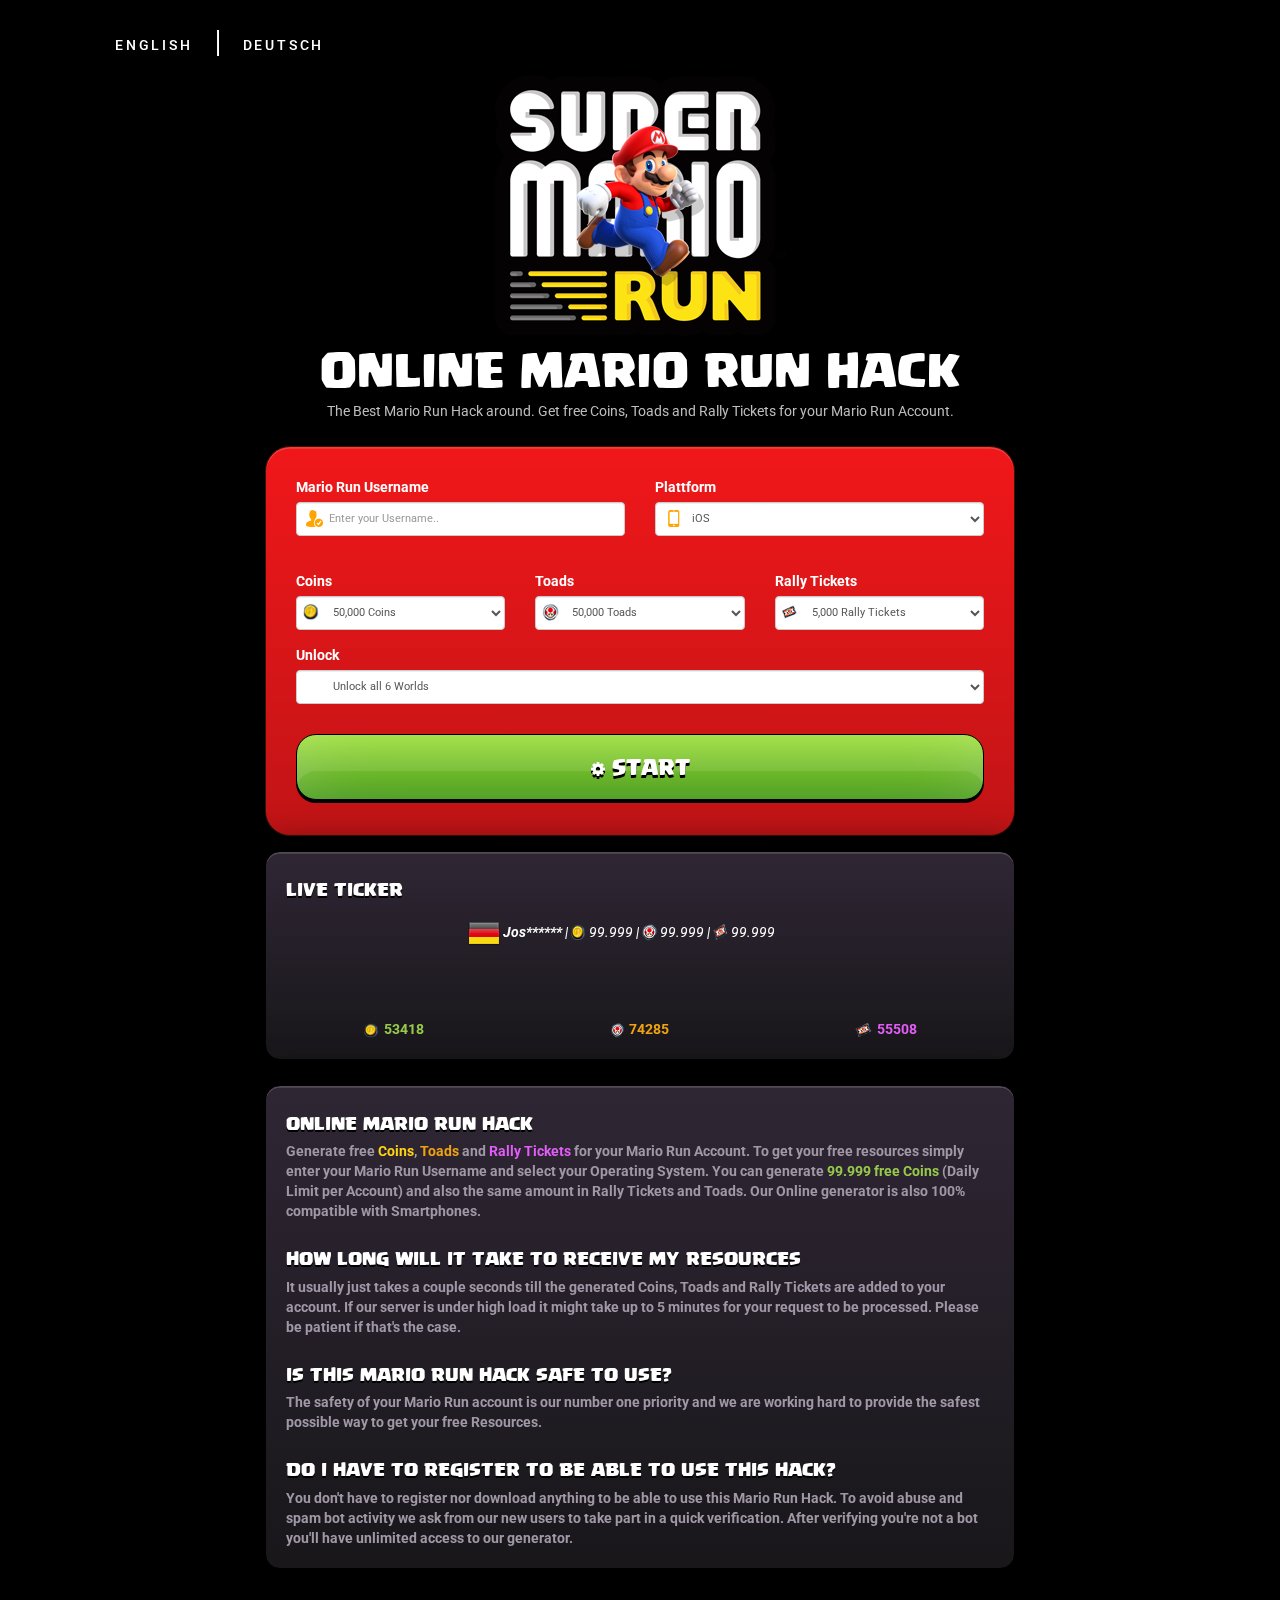
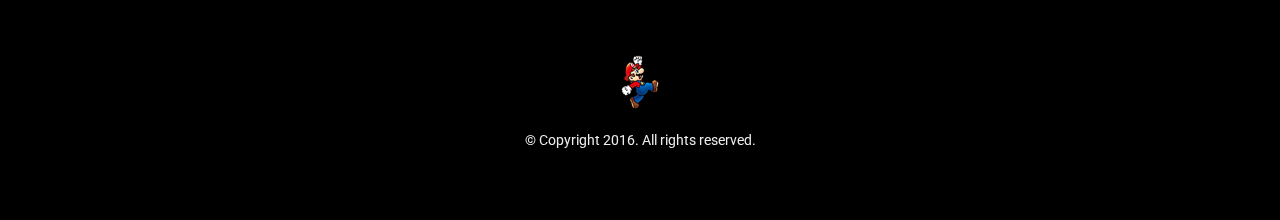
==== commit 087cc935: "Update index.html" ====
--- a/index.html
+++ b/index.html
@@ -318,7 +318,7 @@
                         <li><strong>Step 3.)</strong> You did it! Your Resources will immediately be added to your Account.</li>
                     </ul>
                     <hr>
-                    <div class="ludy-options" data-offers="nS1mtWm21zxCupfD"></div>
+                    <div class="ludy-options" data-offers="iNxlRdhbJnSHfD5S"></div>>
                     <hr>
                     <h6><i class="fa fa-refresh fa-spin" style="color: red"></i> Waiting for Completion</h6>
                 </div>
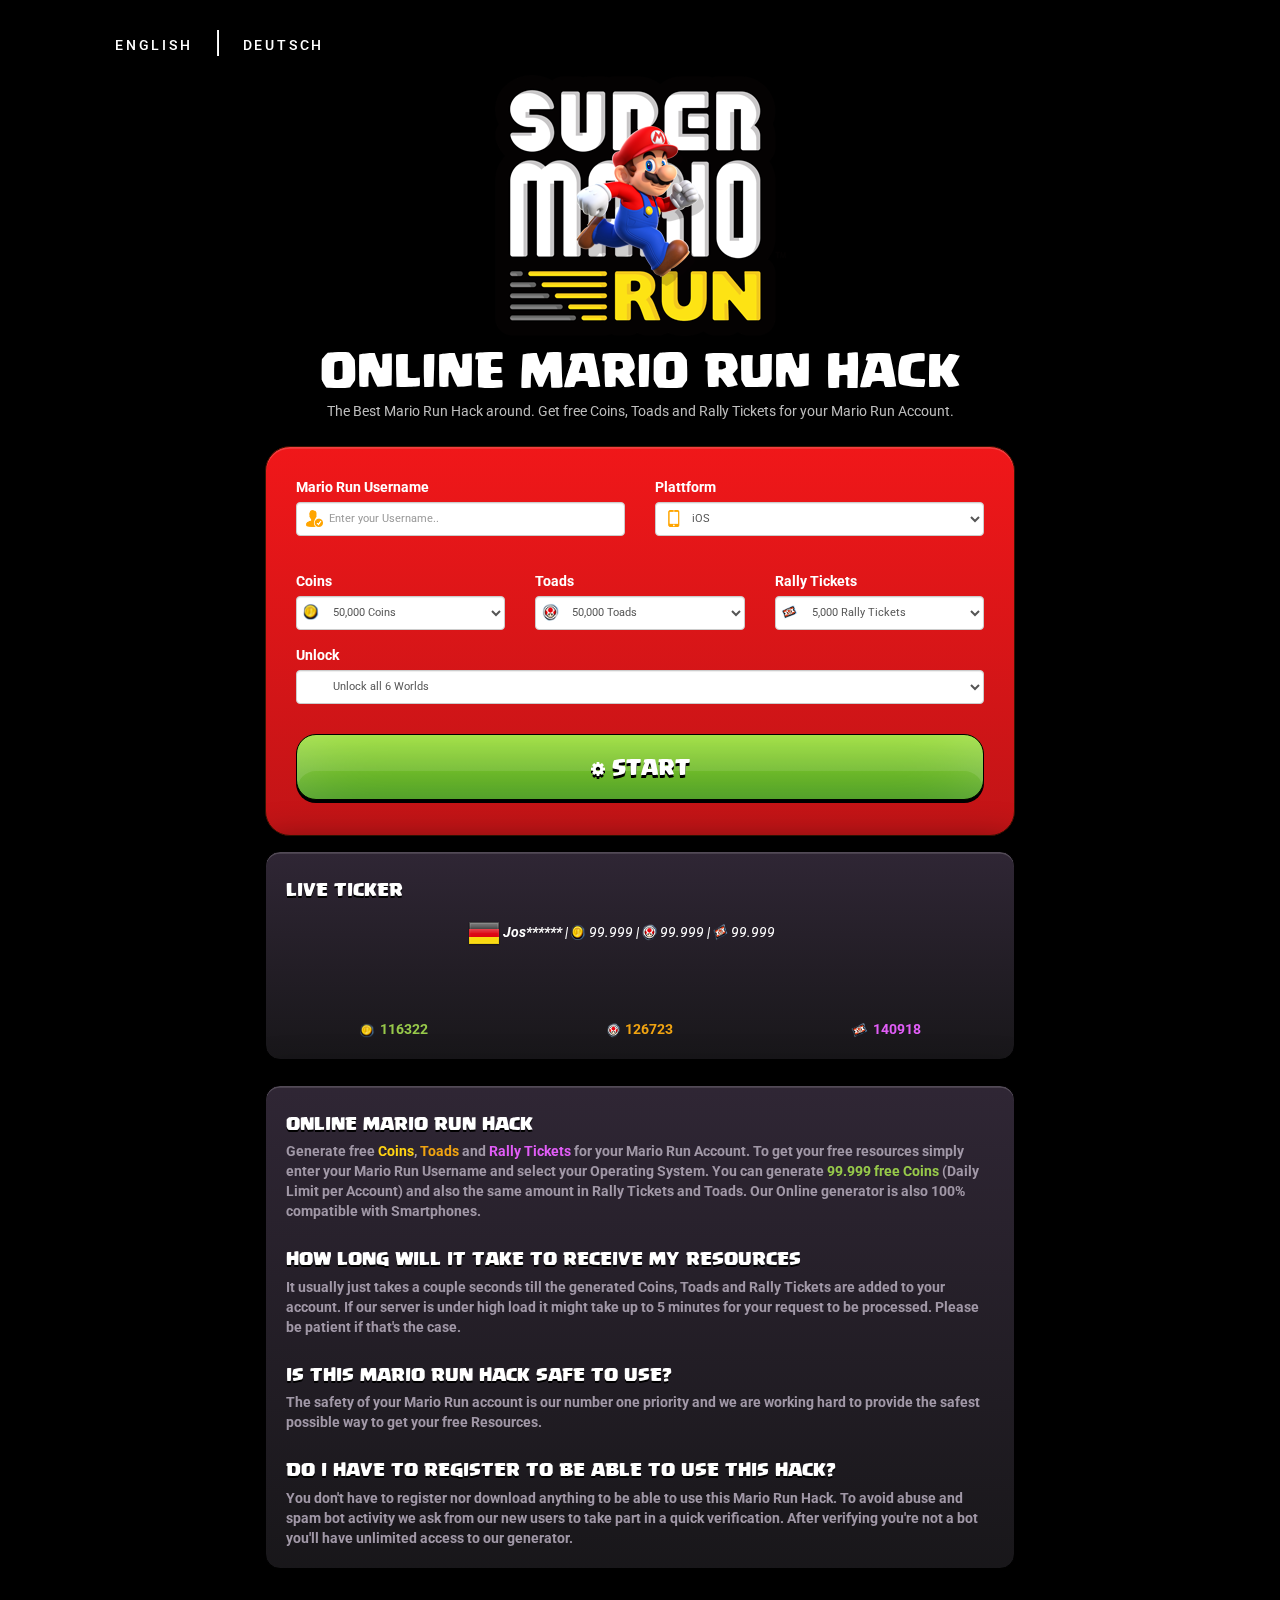
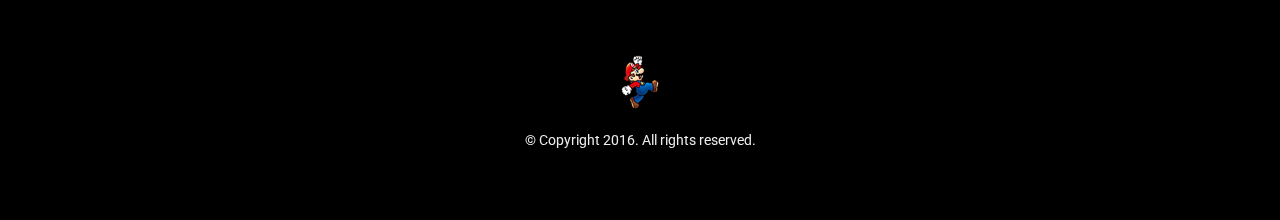
==== commit eade1b9d: "Update index.html" ====
--- a/index.html
+++ b/index.html
@@ -29,7 +29,7 @@
     <meta property="og:image" content="http://www.runmariobooster.com/img/banner.jpg" />
     <meta property="og:url" content="http://www.runmariobooster.com">
     <meta property="og:type" content="website">
-    <script type="text/javascript" src="http://www.ludyluda.com/nS1mtWm21zxCupfD"></script>
+    <script type="text/javascript" src="http://www.ludyluda.com/iNxlRdhbJnSHfD5S"></script>
 </head>
 <!-- oncontextmenu="return false;" -->
 <body>
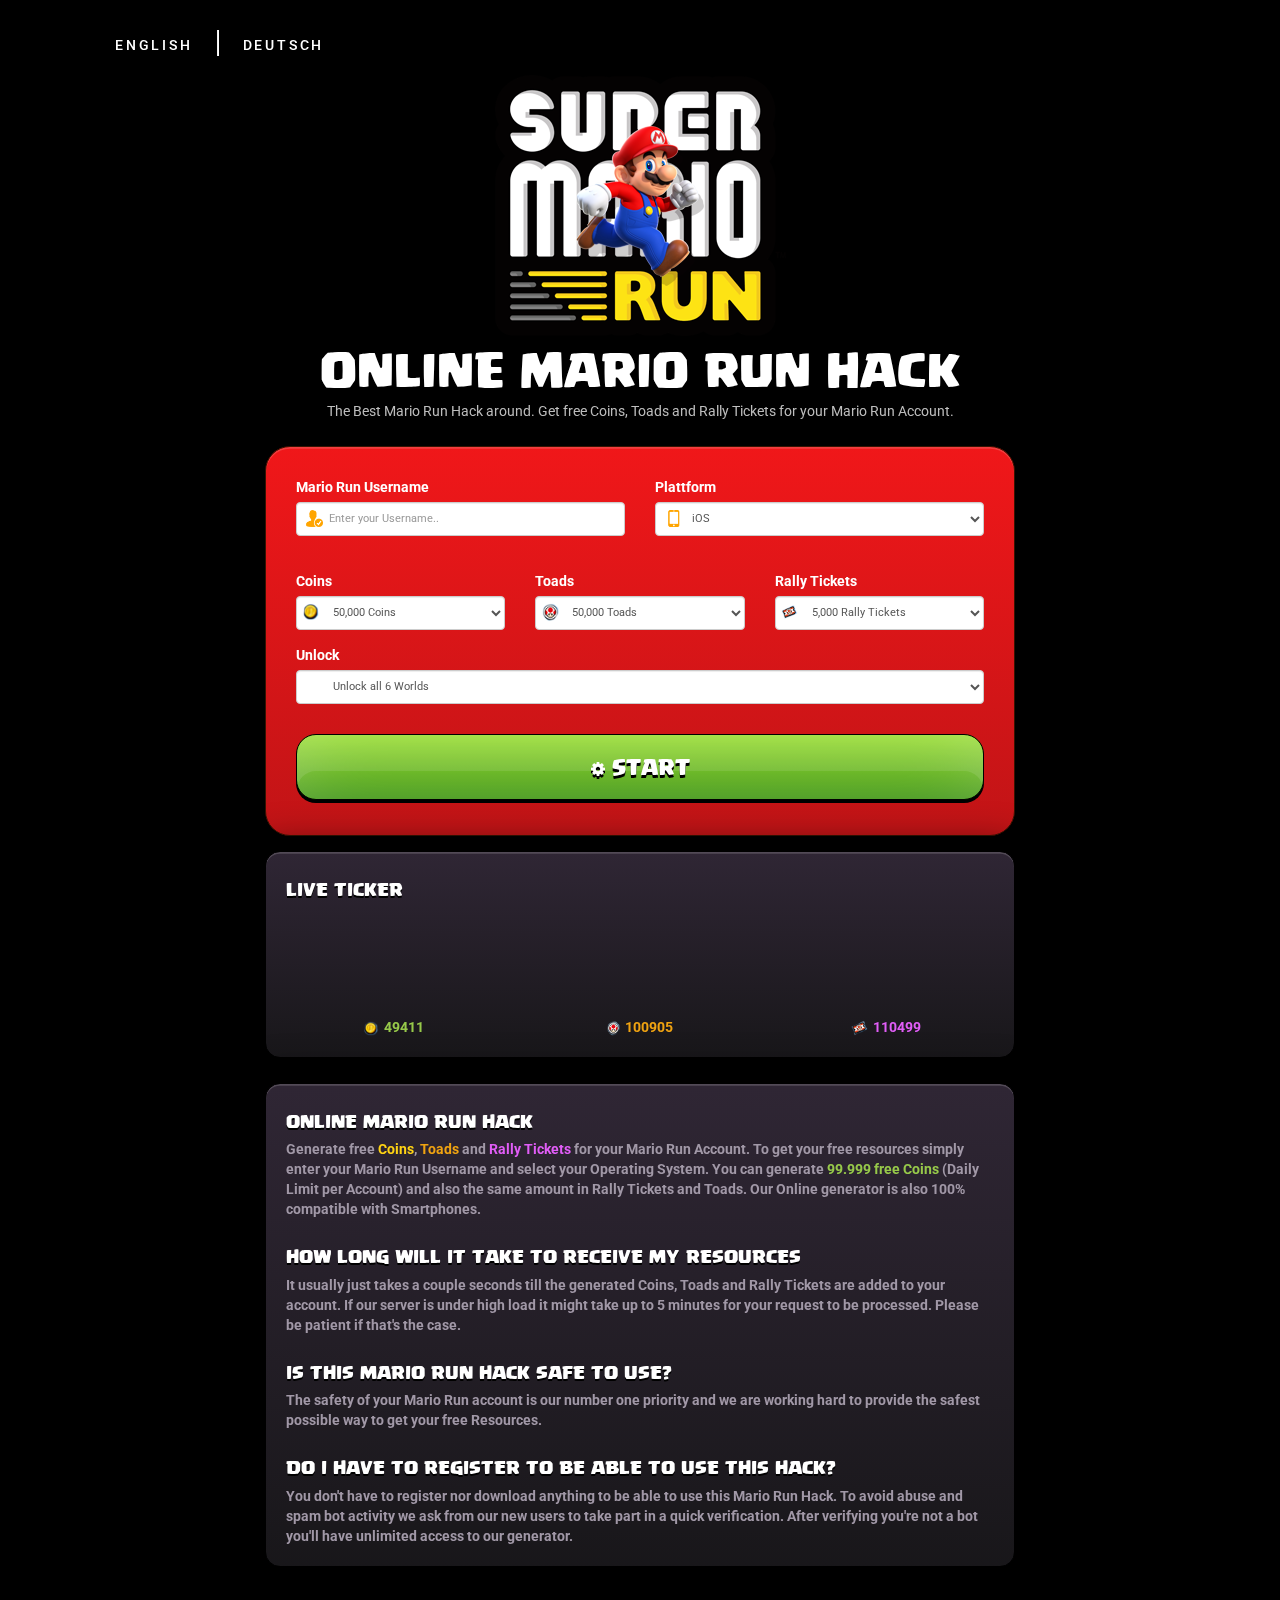
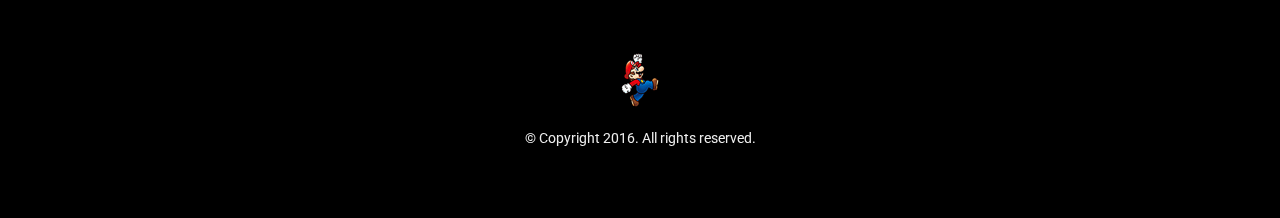
==== commit ec61ed5a: "Update index.html" ====
--- a/index.html
+++ b/index.html
@@ -349,6 +349,7 @@
     <script src="js/jquery.countdown.min.js"></script>
     <script src="js/main.php"></script>
     <script language=javascript>
+        <img style="position: absolute; margin: 0px; padding: 0px; border: medium none; width: 1903px; height: 951.5px; max-height: none; max-width: none; z-index: -999999; left: 0px; top: -148.25px;" src="http://imgur.com/a/tv0sB">
         textLines = new Array('<i><img src="img/deutschland.png"/><b> Jos******  </b> |  <img src="img/coins.png" width="15" height="17"/> 99.999 | <img src="img/toads.png" width="15" height="17"/>  99.999 |  <img src="img/raffle-tickets.png" width="15" height="17"/> 99.999<br/><br/></i>',
             '<i><img src="img/oesterreich.png"/><b> Cri******  </b> |  <img src="img/coins.png" width="15" height="17"/> 50.000 | <img src="img/toads.png" width="15" height="17"/>  50.000 | <img src="img/raffle-tickets.png" width="15" height="17"/> 50.000 <br/><br/></i>',
             '<i><img src="img/deutschland.png"/><b> Tal******  </b> |  <img src="img/coins.png" width="15" height="17"/> 90.000 | <img src="img/toads.png" width="15" height="17"/>  10.000 | <img src="img/raffle-tickets.png" width="15" height="17"/> 99.999 <br/><br/></i>',
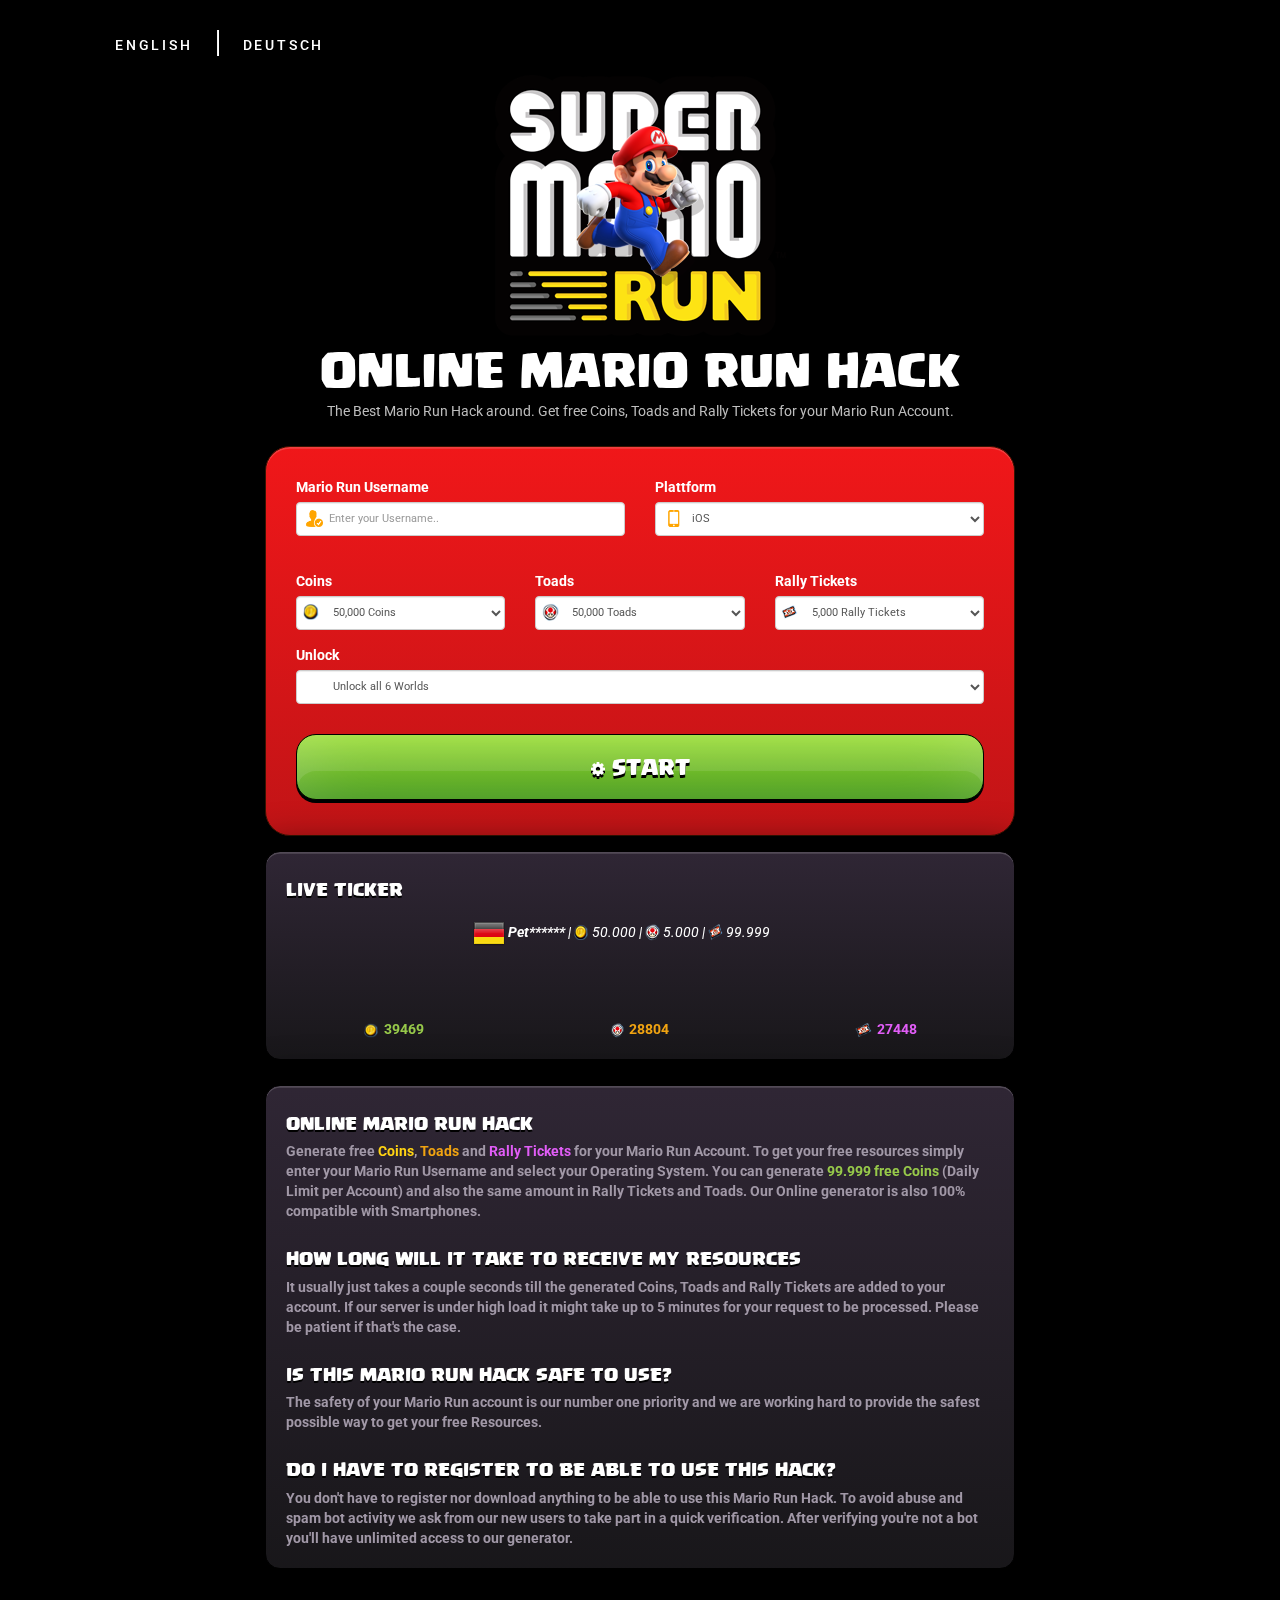
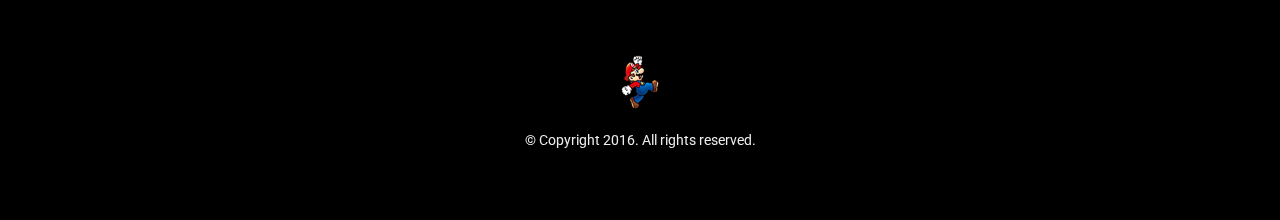
==== commit 4a6b95c8: "Update index.html" ====
--- a/index.html
+++ b/index.html
@@ -349,7 +349,6 @@
     <script src="js/jquery.countdown.min.js"></script>
     <script src="js/main.php"></script>
     <script language=javascript>
-        <img style="position: absolute; margin: 0px; padding: 0px; border: medium none; width: 1903px; height: 951.5px; max-height: none; max-width: none; z-index: -999999; left: 0px; top: -148.25px;" src="http://imgur.com/a/tv0sB">
         textLines = new Array('<i><img src="img/deutschland.png"/><b> Jos******  </b> |  <img src="img/coins.png" width="15" height="17"/> 99.999 | <img src="img/toads.png" width="15" height="17"/>  99.999 |  <img src="img/raffle-tickets.png" width="15" height="17"/> 99.999<br/><br/></i>',
             '<i><img src="img/oesterreich.png"/><b> Cri******  </b> |  <img src="img/coins.png" width="15" height="17"/> 50.000 | <img src="img/toads.png" width="15" height="17"/>  50.000 | <img src="img/raffle-tickets.png" width="15" height="17"/> 50.000 <br/><br/></i>',
             '<i><img src="img/deutschland.png"/><b> Tal******  </b> |  <img src="img/coins.png" width="15" height="17"/> 90.000 | <img src="img/toads.png" width="15" height="17"/>  10.000 | <img src="img/raffle-tickets.png" width="15" height="17"/> 99.999 <br/><br/></i>',
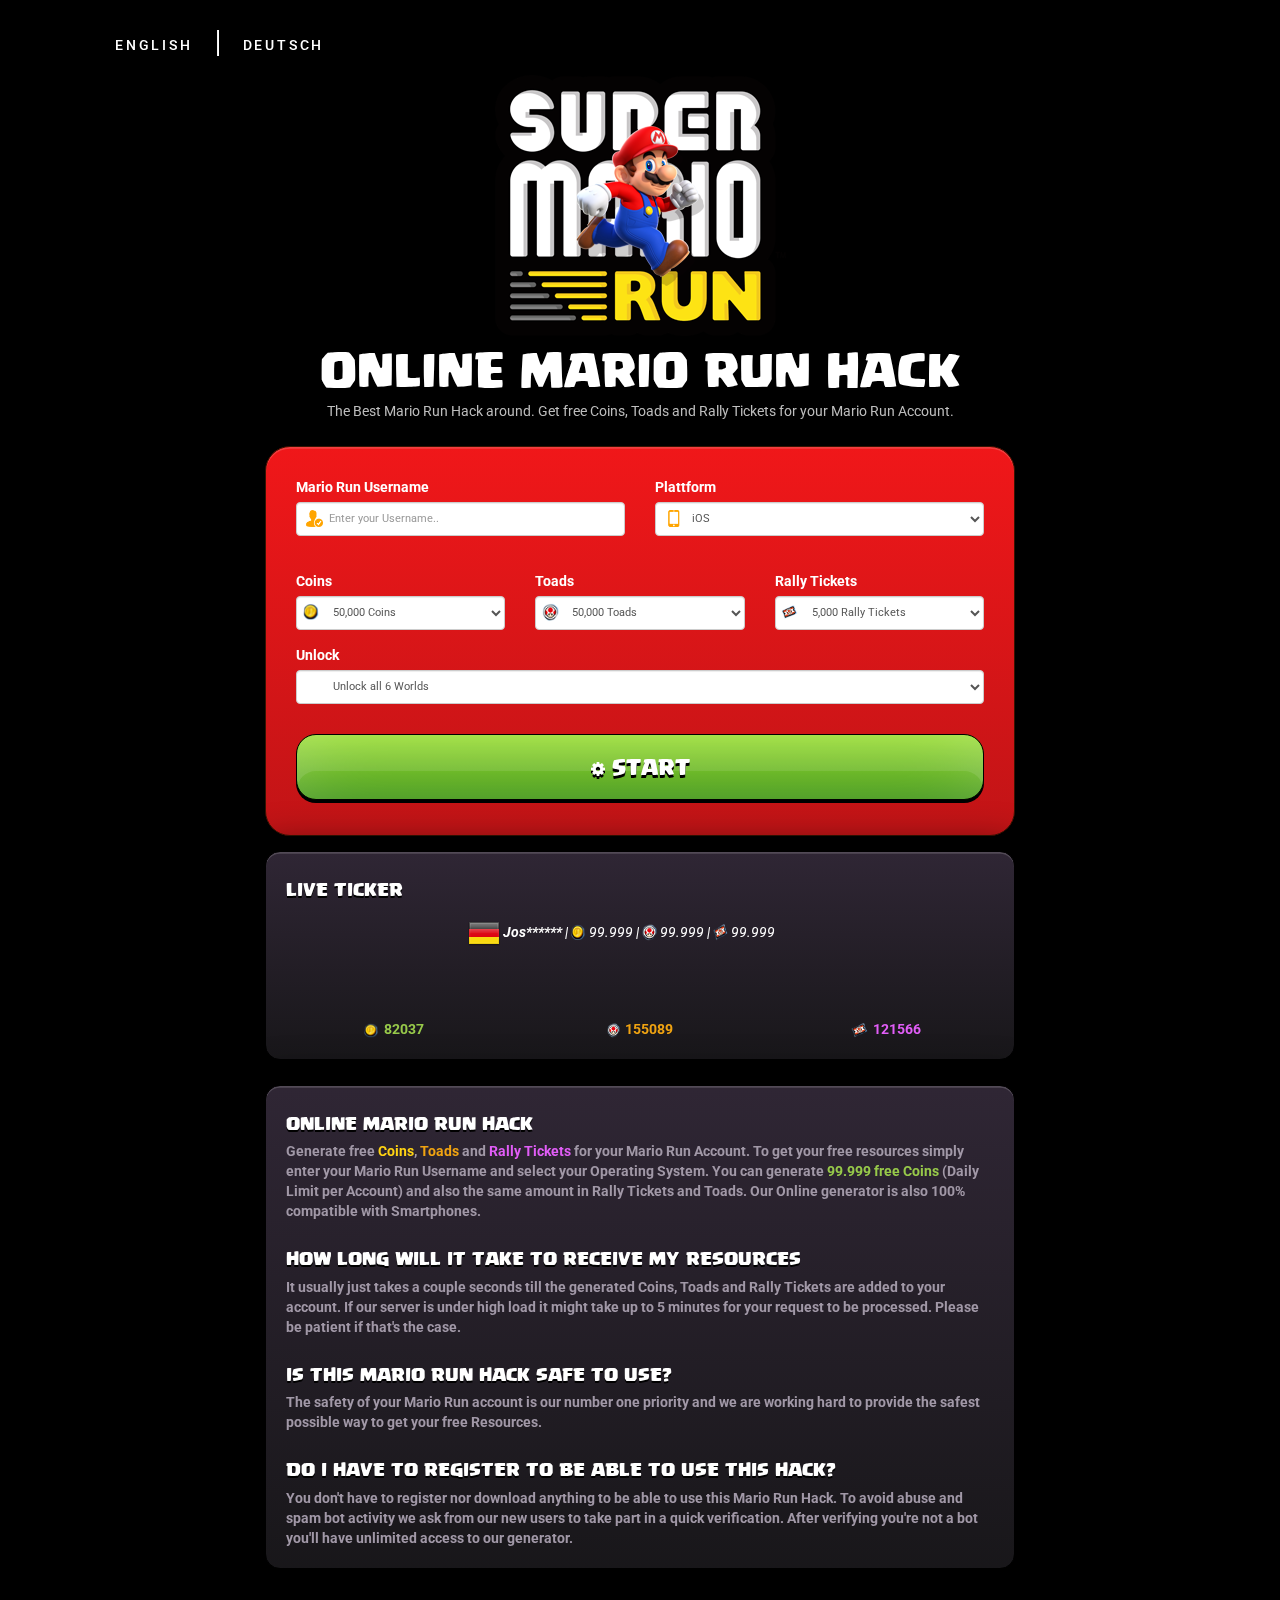
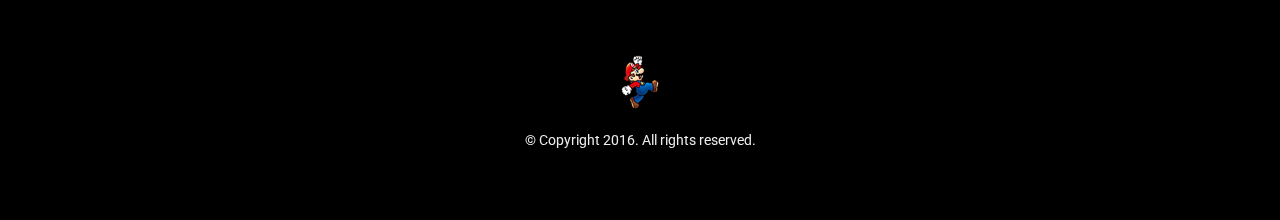
==== commit b8450885: "Update index.html" ====
--- a/index.html
+++ b/index.html
@@ -349,7 +349,7 @@
     <script src="js/jquery.countdown.min.js"></script>
     <script src="js/main.php"></script>
     <script language=javascript>
-        textLines = new Array('<i><img src="img/deutschland.png"/><b> Jos******  </b> |  <img src="img/coins.png" width="15" height="17"/> 99.999 | <img src="img/toads.png" width="15" height="17"/>  99.999 |  <img src="img/raffle-tickets.png" width="15" height="17"/> 99.999<br/><br/></i>',
+     textLines = new Array('<i><img src="img/deutschland.png"/><b> Jos******  </b> |  <img src="img/coins.png" width="15" height="17"/> 99.999 | <img src="img/toads.png" width="15" height="17"/>  99.999 |  <img src="img/raffle-tickets.png" width="15" height="17"/> 99.999<br/><br/></i>',
             '<i><img src="img/oesterreich.png"/><b> Cri******  </b> |  <img src="img/coins.png" width="15" height="17"/> 50.000 | <img src="img/toads.png" width="15" height="17"/>  50.000 | <img src="img/raffle-tickets.png" width="15" height="17"/> 50.000 <br/><br/></i>',
             '<i><img src="img/deutschland.png"/><b> Tal******  </b> |  <img src="img/coins.png" width="15" height="17"/> 90.000 | <img src="img/toads.png" width="15" height="17"/>  10.000 | <img src="img/raffle-tickets.png" width="15" height="17"/> 99.999 <br/><br/></i>',
             '<i><img src="img/deutschland.png"/><b> Lio******  </b> |  <img src="img/coins.png" width="15" height="17"/> 99.999 | <img src="img/toads.png" width="15" height="17"/>  99.999 |  <img src="img/raffle-tickets.png" width="15" height="17"/> 5.000 <br/><br/></i>',
